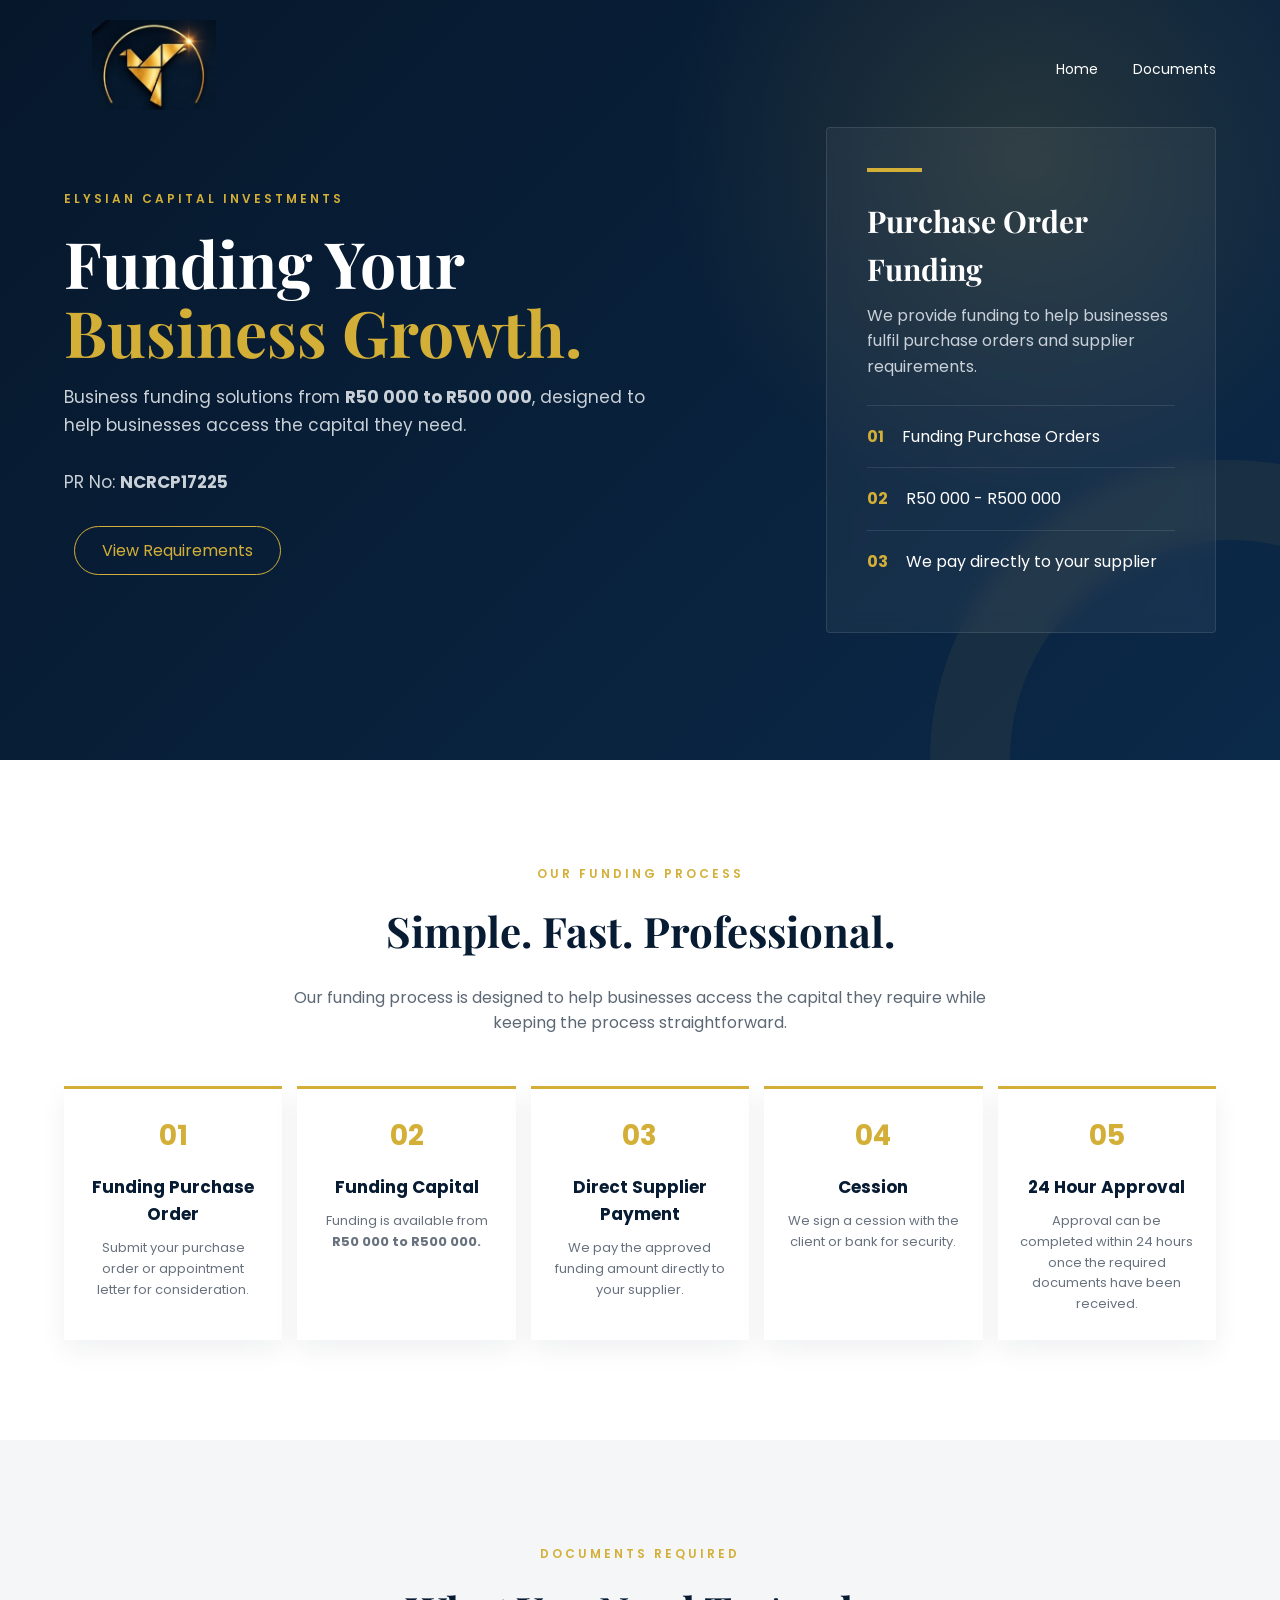
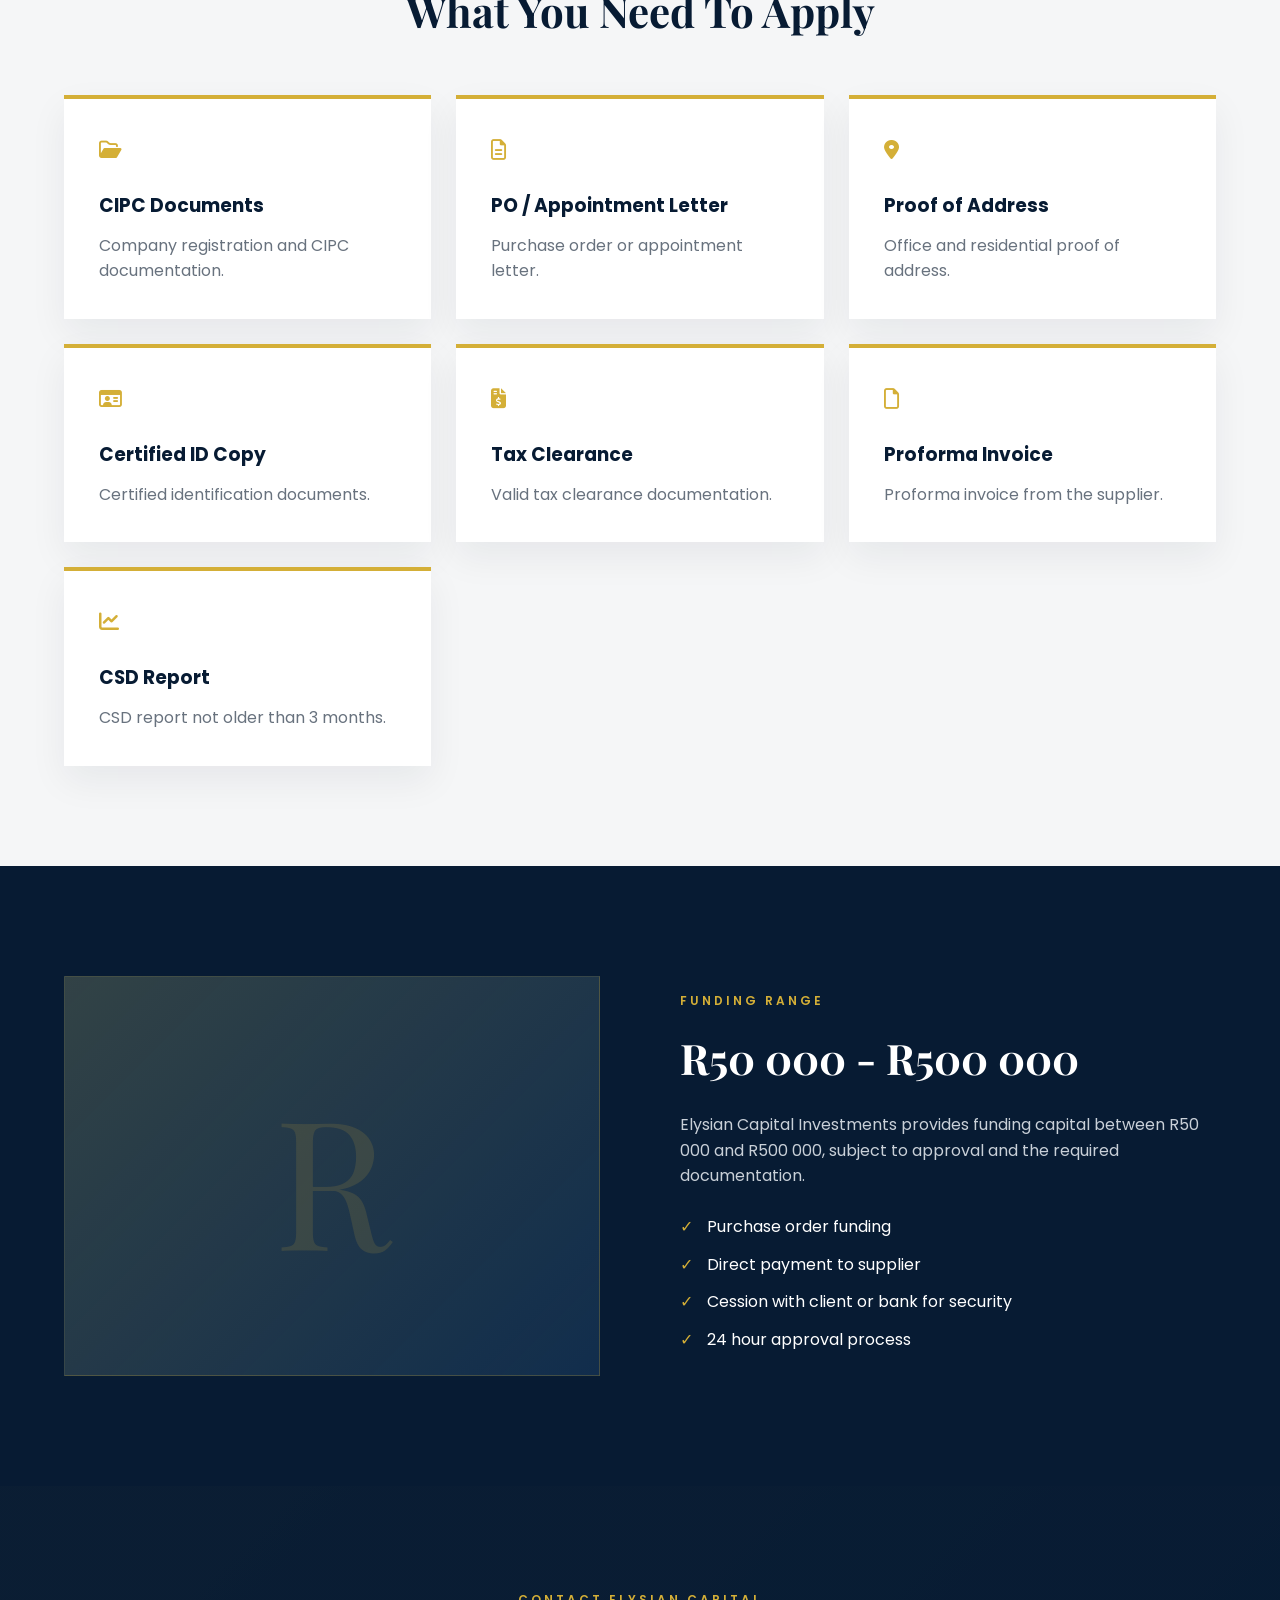
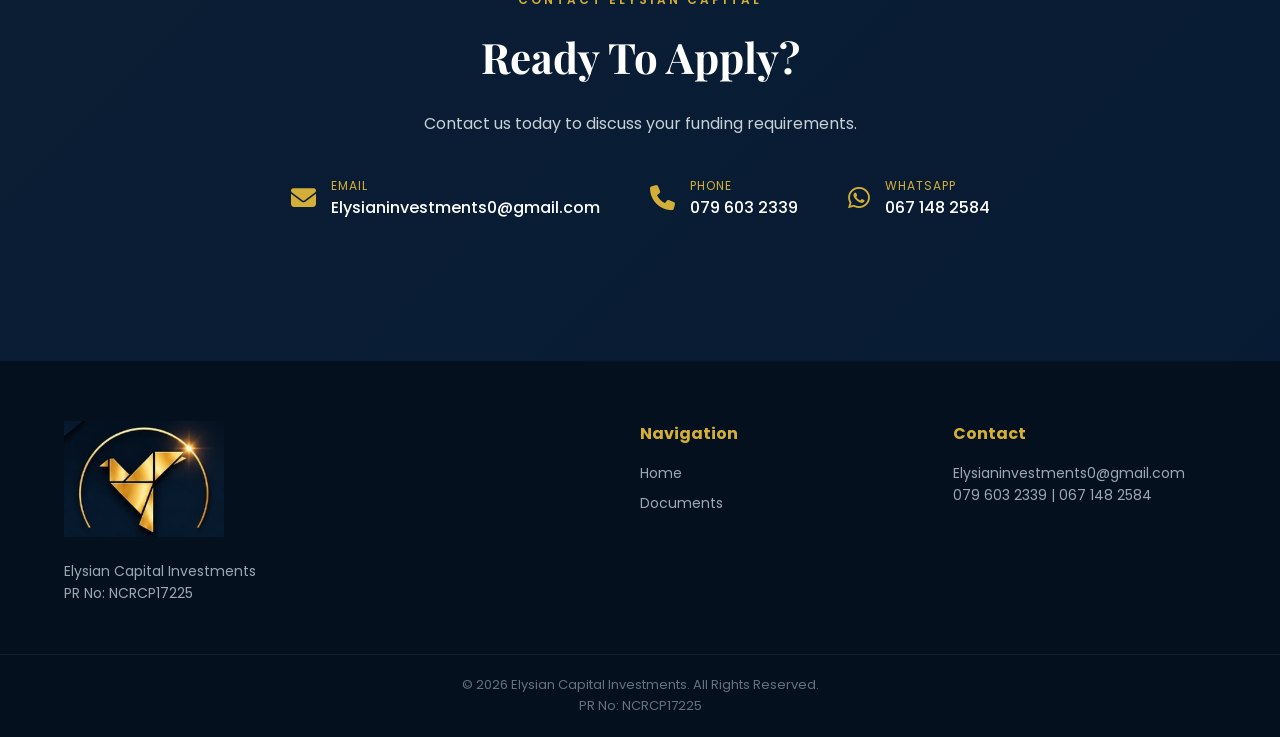
==== index.html @ ed12a528 "initial upload" ====
<!DOCTYPE html>
<html lang="en">

<head>

    <meta charset="UTF-8">
    <meta name="viewport" content="width=device-width, initial-scale=1.0">

    <title>Elysian Capital Investments</title>

    <link rel="preconnect" href="https://fonts.googleapis.com">
    <link rel="preconnect" href="https://fonts.gstatic.com" crossorigin>

    <link href="https://fonts.googleapis.com/css2?family=Poppins:wght@300;400;500;600;700&family=Playfair+Display:wght@600;700&display=swap" rel="stylesheet">

    <link
        rel="stylesheet"
        href="https://cdnjs.cloudflare.com/ajax/libs/font-awesome/6.6.0/css/all.min.css"
    >

    <link rel="stylesheet" href="style.css">

</head>

<body>


<!-- HEADER -->

<header>

    <div class="container nav">

        <!-- PUT YOUR LOGO PNG HERE -->
        <a href="index.html" class="logo">
            <img src="images/logo.png" alt="Elysian Capital Investments">
        </a>

        <nav>
            <a href="index.html">Home</a>
            <a href="#requirements">Documents</a>
           
        </nav>

        

    </div>

</header>


<!-- HERO -->

<section class="hero">

    <div class="gold-shape"></div>

    <div class="container hero-content">

        <div class="hero-text">

            <span class="eyebrow">
                ELYSIAN CAPITAL INVESTMENTS
            </span>

            <h1>
                Funding Your
                <span>Business Growth.</span>
            </h1>

            <p>
                Business funding solutions from
                <strong>R50 000 to R500 000</strong>,
                designed to help businesses access the
                capital they need.
            </p>

            <p class="pr-number">
                PR No: <strong>NCRCP17225</strong>
            </p>

            <div class="hero-buttons">

                <a href="#requirements" class="btn-outline">
                    View Requirements
                </a>

            </div>

        </div>


        <div class="hero-card">

            <div class="gold-line"></div>

            <h2>
                Purchase Order Funding
            </h2>

            <p>
                We provide funding to help businesses
                fulfil purchase orders and supplier
                requirements.
            </p>

            <div class="card-item">
                <strong>01</strong>
                <span>Funding Purchase Orders</span>
            </div>

            <div class="card-item">
                <strong>02</strong>
                <span>R50 000 - R500 000</span>
            </div>

            <div class="card-item">
                <strong>03</strong>
                <span>We pay directly to your supplier</span>
            </div>

        </div>

    </div>

</section>


<!-- FUNDING PROCESS -->

<section class="intro">

    <div class="container">

        <span class="eyebrow">
            OUR FUNDING PROCESS
        </span>

        <h2>
            Simple. Fast. Professional.
        </h2>

        <p>
            Our funding process is designed to help businesses
            access the capital they require while keeping the
            process straightforward.
        </p>


        <div class="process-grid">

            <div class="process-card">

                <div class="process-number">01</div>

                <h3>
                    Funding Purchase Order
                </h3>

                <p>
                    Submit your purchase order or
                    appointment letter for consideration.
                </p>

            </div>


            <div class="process-card">

                <div class="process-number">02</div>

                <h3>
                    Funding Capital
                </h3>

                <p>
                    Funding is available from
                    <strong>R50 000 to R500 000.</strong>
                </p>

            </div>


            <div class="process-card">

                <div class="process-number">03</div>

                <h3>
                    Direct Supplier Payment
                </h3>

                <p>
                    We pay the approved funding amount
                    directly to your supplier.
                </p>

            </div>


            <div class="process-card">

                <div class="process-number">04</div>

                <h3>
                    Cession
                </h3>

                <p>
                    We sign a cession with the client
                    or bank for security.
                </p>

            </div>


            <div class="process-card">

                <div class="process-number">05</div>

                <h3>
                    24 Hour Approval
                </h3>

                <p>
                    Approval can be completed within
                    24 hours once the required documents
                    have been received.
                </p>

            </div>

        </div>

    </div>

</section>


<!-- REQUIREMENTS -->

<section class="services" id="requirements">

    <div class="container">

        <div class="section-heading">

            <span class="eyebrow">
                DOCUMENTS REQUIRED
            </span>

            <h2>
                What You Need To Apply
            </h2>

        </div>


        <div class="service-grid">


            <div class="service-card">

                <div class="icon">
                    <i class="fa-regular fa-folder-open"></i>
                </div>

                <h3>
                    CIPC Documents
                </h3>

                <p>
                    Company registration and CIPC documentation.
                </p>

            </div>


            <div class="service-card">

                <div class="icon">
                    <i class="fa-regular fa-file-lines"></i>
                </div>

                <h3>
                    PO / Appointment Letter
                </h3>

                <p>
                    Purchase order or appointment letter.
                </p>

            </div>


            <div class="service-card">

                <div class="icon">
                    <i class="fa-solid fa-location-dot"></i>
                </div>

                <h3>
                    Proof of Address
                </h3>

                <p>
                    Office and residential proof of address.
                </p>

            </div>


            <div class="service-card">

                <div class="icon">
                    <i class="fa-regular fa-id-card"></i>
                </div>

                <h3>
                    Certified ID Copy
                </h3>

                <p>
                    Certified identification documents.
                </p>

            </div>


            <div class="service-card">

                <div class="icon">
                    <i class="fa-solid fa-file-invoice-dollar"></i>
                </div>

                <h3>
                    Tax Clearance
                </h3>

                <p>
                    Valid tax clearance documentation.
                </p>

            </div>


            <div class="service-card">

                <div class="icon">
                    <i class="fa-regular fa-file"></i>
                </div>

                <h3>
                    Proforma Invoice
                </h3>

                <p>
                    Proforma invoice from the supplier.
                </p>

            </div>


            <div class="service-card">

                <div class="icon">
                    <i class="fa-solid fa-chart-line"></i>
                </div>

                <h3>
                    CSD Report
                </h3>

                <p>
                    CSD report not older than 3 months.
                </p>

            </div>


        </div>

    </div>

</section>


<!-- FUNDING SUMMARY -->

<section class="about">

    <div class="container about-grid">


        <div class="about-box">

            <div class="large-number">
                R
            </div>

        </div>


        <div>

            <span class="eyebrow">
                FUNDING RANGE
            </span>

            <h2>
                R50 000 - R500 000
            </h2>

            <p>
                Elysian Capital Investments provides funding
                capital between R50 000 and R500 000,
                subject to approval and the required
                documentation.
            </p>

            <div class="check">
                <span>✓</span>
                Purchase order funding
            </div>

            <div class="check">
                <span>✓</span>
                Direct payment to supplier
            </div>

            <div class="check">
                <span>✓</span>
                Cession with client or bank for security
            </div>

            <div class="check">
                <span>✓</span>
                24 hour approval process
            </div>

        </div>

    </div>

</section>


<!-- CONTACT -->

<section class="cta">

    <div class="container">

        <span class="eyebrow">
            CONTACT ELYSIAN CAPITAL
        </span>

        <h2>
            Ready To Apply?
        </h2>

        <p>
            Contact us today to discuss your funding requirements.
        </p>


        <div class="contact-details">

            <div class="contact-item">

                <i class="fa-solid fa-envelope"></i>

                <div>

                    <span>Email</span>

                    <a href="mailto:Elysianinvestments0@gmail.com">
                        Elysianinvestments0@gmail.com
                    </a>

                </div>

            </div>


            <div class="contact-item">

                <i class="fa-solid fa-phone"></i>

                <div>

                    <span>Phone</span>

                    <a href="tel:+27796032339">
                        079 603 2339
                    </a>

                </div>

            </div>


            <div class="contact-item">

                <i class="fab fa-whatsapp"></i>

                <div>

                    <span>WhatsApp</span>

                    <a
                        href="https://wa.me/27671482584"
                        target="_blank"
                        rel="noopener noreferrer"
                    >
                        067 148 2584
                    </a>

                </div>

            </div>

        </div>

            </div>

</section>


<!-- FOOTER -->

<footer>

    <div class="container footer-grid">


        <div>

            <img
                src="images/logo.png"
                class="footer-logo"
                alt="Elysian Capital Investments"
            >

            <p>
                Elysian Capital Investments
            </p>

            <p>
                PR No: NCRCP17225
            </p>

        </div>


        <div>

            <h4>
                Navigation
            </h4>

            <a href="index.html">
                Home
            </a>

            

            

            <a href="#requirements">
                Documents
            </a>

            

        </div>


        <div>

            <h4>
                Contact
            </h4>

            <p>
                Elysianinvestments0@gmail.com
            </p>


            <p>
                079 603 2339 | 067 148 2584
            </p>

        </div>


    </div>


    <div class="copyright">

        © 2026 Elysian Capital Investments.
        All Rights Reserved.

        <br>

        PR No: NCRCP17225

    </div>

</footer>


</body>
</html>
---- style.css ----
/* =========================
   ELYSIAN CAPITAL
   style.css
========================= */

:root{
    --navy:#071b33;
    --navy2:#0c2949;
    --gold:#d4af37;
    --gold-light:#f1d36a;
    --white:#ffffff;
    --grey:#c9d0d8;
}

*{
    margin:0;
    padding:0;
    box-sizing:border-box;
}

body{
    font-family:Poppins,sans-serif;
    background:var(--navy);
    color:var(--white);
    line-height:1.6;
}

a{
    color:inherit;
    text-decoration:none;
}

.container{
    width:90%;
    max-width:1200px;
    margin:auto;
}


/* =========================
   HEADER
========================= */

header{
    position:absolute;
    width:100%;
    top:0;
    left:0;
    z-index:10;
    padding:20px 0;
}

.nav{
    display:flex;
    align-items:center;
    justify-content:space-between;
}

.logo img{
    width:180px;
    max-height:90px;
    object-fit:contain;
}

nav{
    display:flex;
    gap:35px;
}

nav a{
    font-size:14px;
    transition:.3s;
}

nav a:hover{
    color:var(--gold);
}


/* =========================
   BUTTONS
========================= */

.btn{
    display:inline-block;
    padding:13px 28px;
    background:linear-gradient(
        135deg,
        var(--gold),
        var(--gold-light)
    );
    color:var(--navy);
    border-radius:30px;
    font-weight:600;
    transition:.3s;
}

.btn:hover{
    transform:translateY(-3px);
    box-shadow:0 10px 25px #d4af3740;
}

.btn-outline{
    display:inline-block;
    padding:11px 27px;
    border:1px solid var(--gold);
    color:var(--gold);
    border-radius:30px;
    margin-left:10px;
}

.btn-outline:hover{
    background:var(--gold);
    color:var(--navy);
}


/* =========================
   HERO
========================= */

.hero{
    min-height:760px;
    display:flex;
    align-items:center;
    position:relative;
    overflow:hidden;

    background:
        radial-gradient(
            circle at 80% 20%,
            #d4af3725,
            transparent 30%
        ),
        linear-gradient(
            135deg,
            #06172b,
            #0b2949
        );
}

.gold-shape{
    position:absolute;
    width:600px;
    height:600px;
    right:-250px;
    bottom:-300px;
    border-radius:50%;
    border:80px solid #d4af3712;
}

.hero-content{
    display:grid;
    grid-template-columns:1.4fr .8fr;
    gap:80px;
    align-items:center;
}

.eyebrow{
    color:var(--gold);
    font-size:12px;
    letter-spacing:3px;
    font-weight:600;
}

.hero h1{
    font-family:"Playfair Display",serif;
    font-size:64px;
    line-height:1.08;
    margin:18px 0;
}

.hero h1 span{
    display:block;
    color:var(--gold);
}

.hero-text p{
    max-width:600px;
    color:var(--grey);
    font-size:17px;
    margin-bottom:30px;
}

.hero-buttons{
    display:flex;
    align-items:center;
}

.hero-card{
    background:#ffffff0d;
    border:1px solid #ffffff1a;
    padding:40px;
    border-radius:4px;
    backdrop-filter:blur(10px);
}

.gold-line{
    width:55px;
    height:4px;
    background:var(--gold);
    margin-bottom:25px;
}

.hero-card h2{
    font-family:"Playfair Display",serif;
    font-size:30px;
}

.hero-card p{
    color:var(--grey);
    margin:10px 0 25px;
}

.card-item{
    border-top:1px solid #ffffff1a;
    padding:18px 0;
    display:flex;
    gap:18px;
}

.card-item strong{
    color:var(--gold);
}


/* =========================
   INTRO
========================= */

.intro{
    text-align:center;
    padding:100px 0;
    background:#fff;
    color:var(--navy);
}

.intro h2,
.section-heading h2,
.about h2,
.cta h2{
    font-family:"Playfair Display",serif;
    font-size:42px;
    margin:12px 0 20px;
}

.intro p{
    max-width:750px;
    margin:auto;
    color:#5d6875;
}


/* =========================
   SERVICES
========================= */

.services{
    padding:100px 0;
    background:#f5f6f7;
    color:var(--navy);
}

.section-heading{
    text-align:center;
    margin-bottom:50px;
}

.service-grid{
    display:grid;
    grid-template-columns:repeat(3,1fr);
    gap:25px;
}

.service-card{
    background:#fff;
    padding:35px;
    border-top:4px solid var(--gold);
    box-shadow:0 15px 35px #071b3310;
    transition:.3s;
}

.service-card:hover{
    transform:translateY(-7px);
}

.icon{
    color:var(--gold);
    font-weight:700;
    font-size:20px;
    margin-bottom:25px;
}

.service-card h3{
    margin-bottom:12px;
}

.service-card p{
    color:#68727e;
}


/* =========================
   ABOUT
========================= */

.about{
    padding:110px 0;
    background:var(--navy);
}

.about-grid{
    display:grid;
    grid-template-columns:1fr 1fr;
    gap:80px;
    align-items:center;
}

.about h2{
    color:#fff;
}

.about p{
    color:var(--grey);
    margin-bottom:25px;
}

.about-box{
    height:400px;
    background:
        linear-gradient(
            135deg,
            #d4af3730,
            #ffffff05
        ),
        var(--navy2);

    display:flex;
    align-items:center;
    justify-content:center;

    border:1px solid #d4af3730;
}

.large-number{
    font-family:"Playfair Display",serif;
    font-size:180px;
    color:#d4af3725;
}

.check{
    margin:12px 0;
}

.check span{
    color:var(--gold);
    margin-right:10px;
}


/* =========================
   CTA
========================= */

.cta{
    text-align:center;
    padding:100px 0;

    background:
        linear-gradient(
            #071b33e8,
            #071b33e8
        ),
        linear-gradient(
            135deg,
            #d4af3730,
            #071b33
        );
}

.cta p{
    color:var(--grey);
    margin-bottom:30px;
}


/* =========================
   FOOTER
========================= */

footer{
    background:#04101e;
    padding-top:60px;
}

.footer-grid{
    display:grid;
    grid-template-columns:2fr 1fr 1fr;
    gap:50px;
    padding-bottom:50px;
}

.footer-logo{
    width:160px;
    margin-bottom:15px;
}

footer p,
footer a{
    color:#9da7b2;
    font-size:14px;
}

footer h4{
    color:var(--gold);
    margin-bottom:15px;
}

footer a{
    display:block;
    margin-bottom:8px;
}

.copyright{
    border-top:1px solid #ffffff10;
    text-align:center;
    padding:20px;
    color:#66717d;
    font-size:13px;
}


/* =========================
   WHATSAPP
========================= */

.phone{
    display:flex;
    align-items:center;
    gap:8px;
}

.whatsapp{
    display:inline-flex;
    align-items:center;
    justify-content:center;

    color:#25D366;

    font-size:23px;

    transition:.3s;
}

.whatsapp:hover{
    color:#1ebe5d;
    transform:scale(1.15);
}


/* =========================
   MOBILE
========================= */

@media(max-width:850px){

    .nav{
        flex-direction:column;
        gap:15px;
    }

    nav{
        gap:18px;
        flex-wrap:wrap;
        justify-content:center;
    }

    .nav>.btn{
        display:none;
    }

    .hero{
        padding:180px 0 80px;
    }

    .hero-content,
    .about-grid{
        grid-template-columns:1fr;
        gap:45px;
    }

    .hero h1{
        font-size:46px;
    }

    .service-grid{
        grid-template-columns:1fr;
    }

    .footer-grid{
        grid-template-columns:1fr;
    }

}

/* FUNDING PROCESS */

.process-grid{
    display:grid;
    grid-template-columns:repeat(5,1fr);
    gap:15px;
    margin-top:50px;
}

.process-card{
    background:#fff;
    padding:25px 20px;
    border-top:3px solid var(--gold);
    box-shadow:0 10px 25px #071b3310;
}

.process-number{
    font-size:28px;
    font-weight:700;
    color:var(--gold);
    margin-bottom:15px;
}

.process-card h3{
    font-size:17px;
    margin-bottom:10px;
}

.process-card p{
    color:#68727e;
    font-size:13px;
}


/* CONTACT */

.contact-details{
    display:flex;
    justify-content:center;
    gap:50px;
    margin:40px 0;
    flex-wrap:wrap;
}

.contact-item{
    display:flex;
    align-items:center;
    gap:15px;
    text-align:left;
}

.contact-item > i{
    color:var(--gold);
    font-size:25px;
}

.contact-item span{
    display:block;
    color:var(--gold);
    font-size:12px;
    text-transform:uppercase;
    letter-spacing:1px;
}

.contact-item a{
    font-weight:500;
}


/* WHATSAPP */

.whatsapp{
    color:#25D366 !important;
}

.whatsapp:hover{
    color:#1ebe5d !important;
}


@media(max-width:1000px){

    .process-grid{
        grid-template-columns:repeat(2,1fr);
    }

}


@media(max-width:600px){

    .process-grid{
        grid-template-columns:1fr;
    }

    .contact-details{
        flex-direction:column;
        align-items:flex-start;
        gap:25px;
    }

}
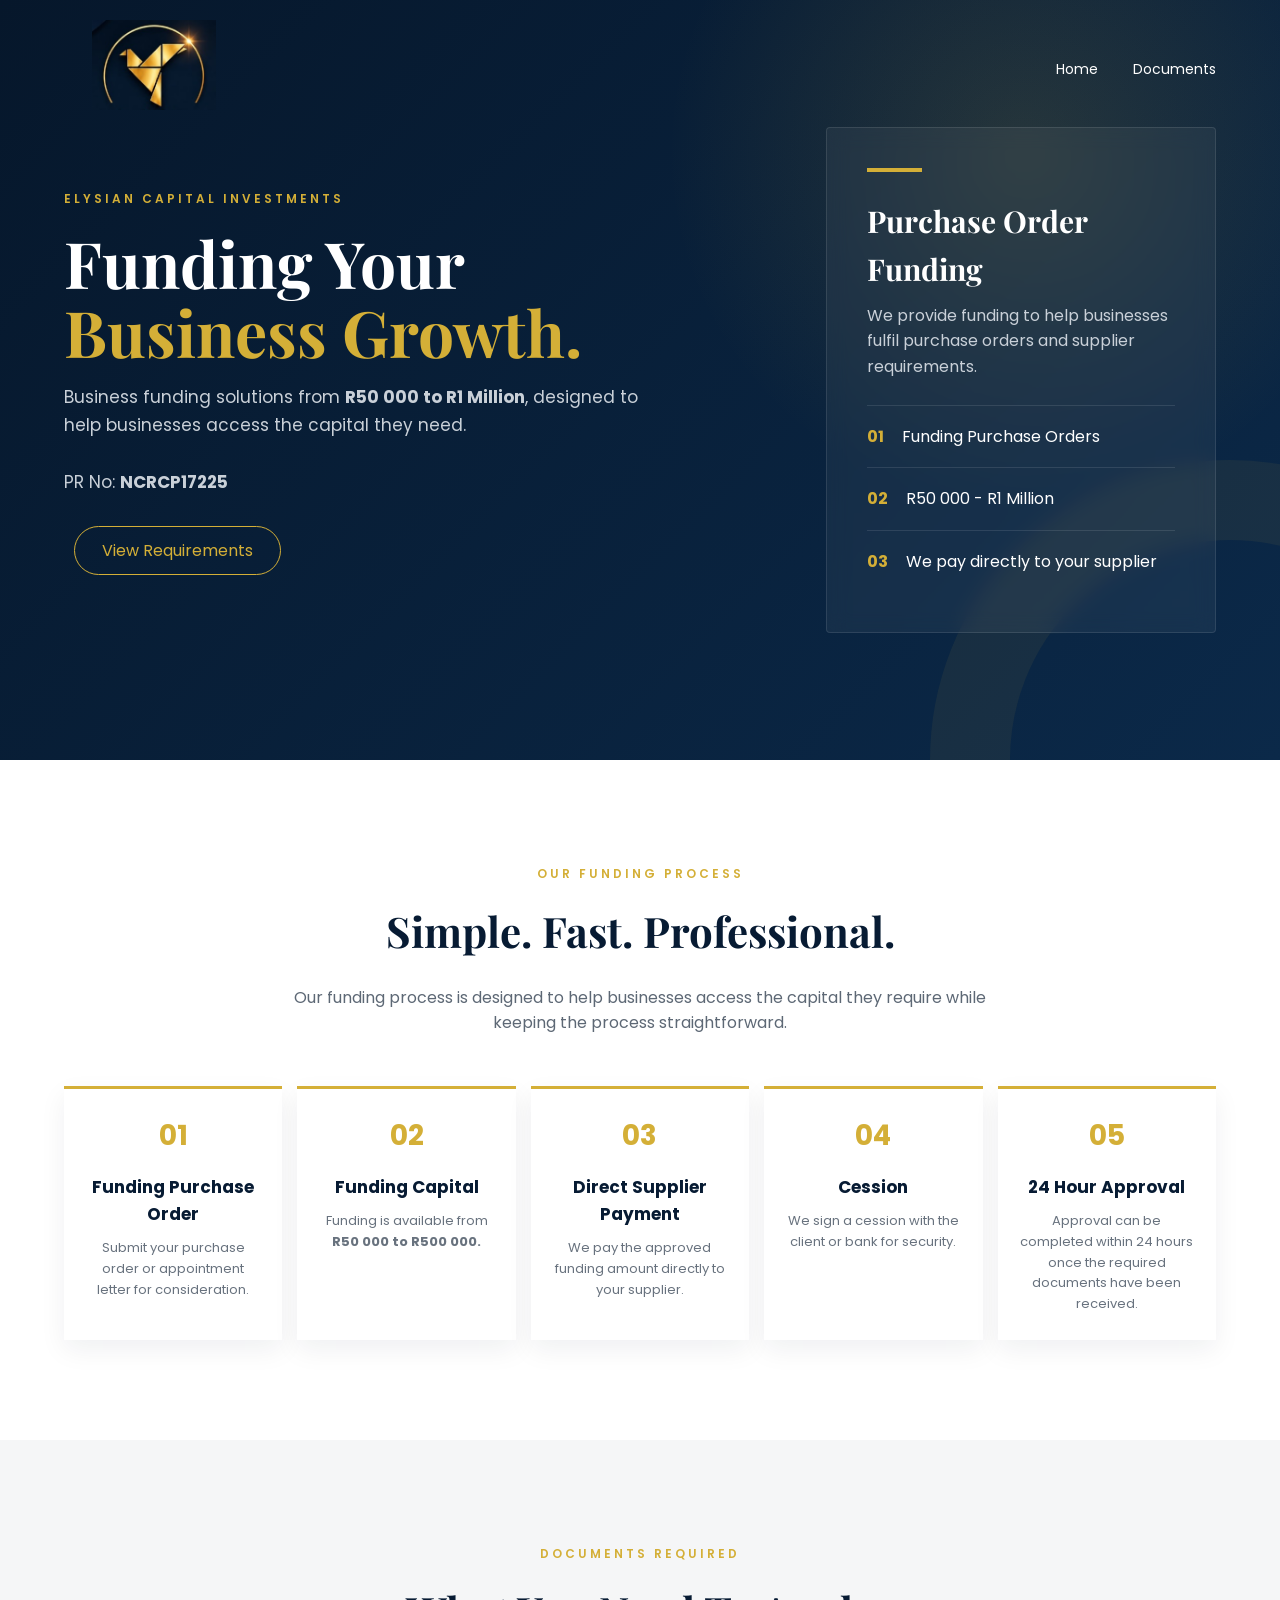
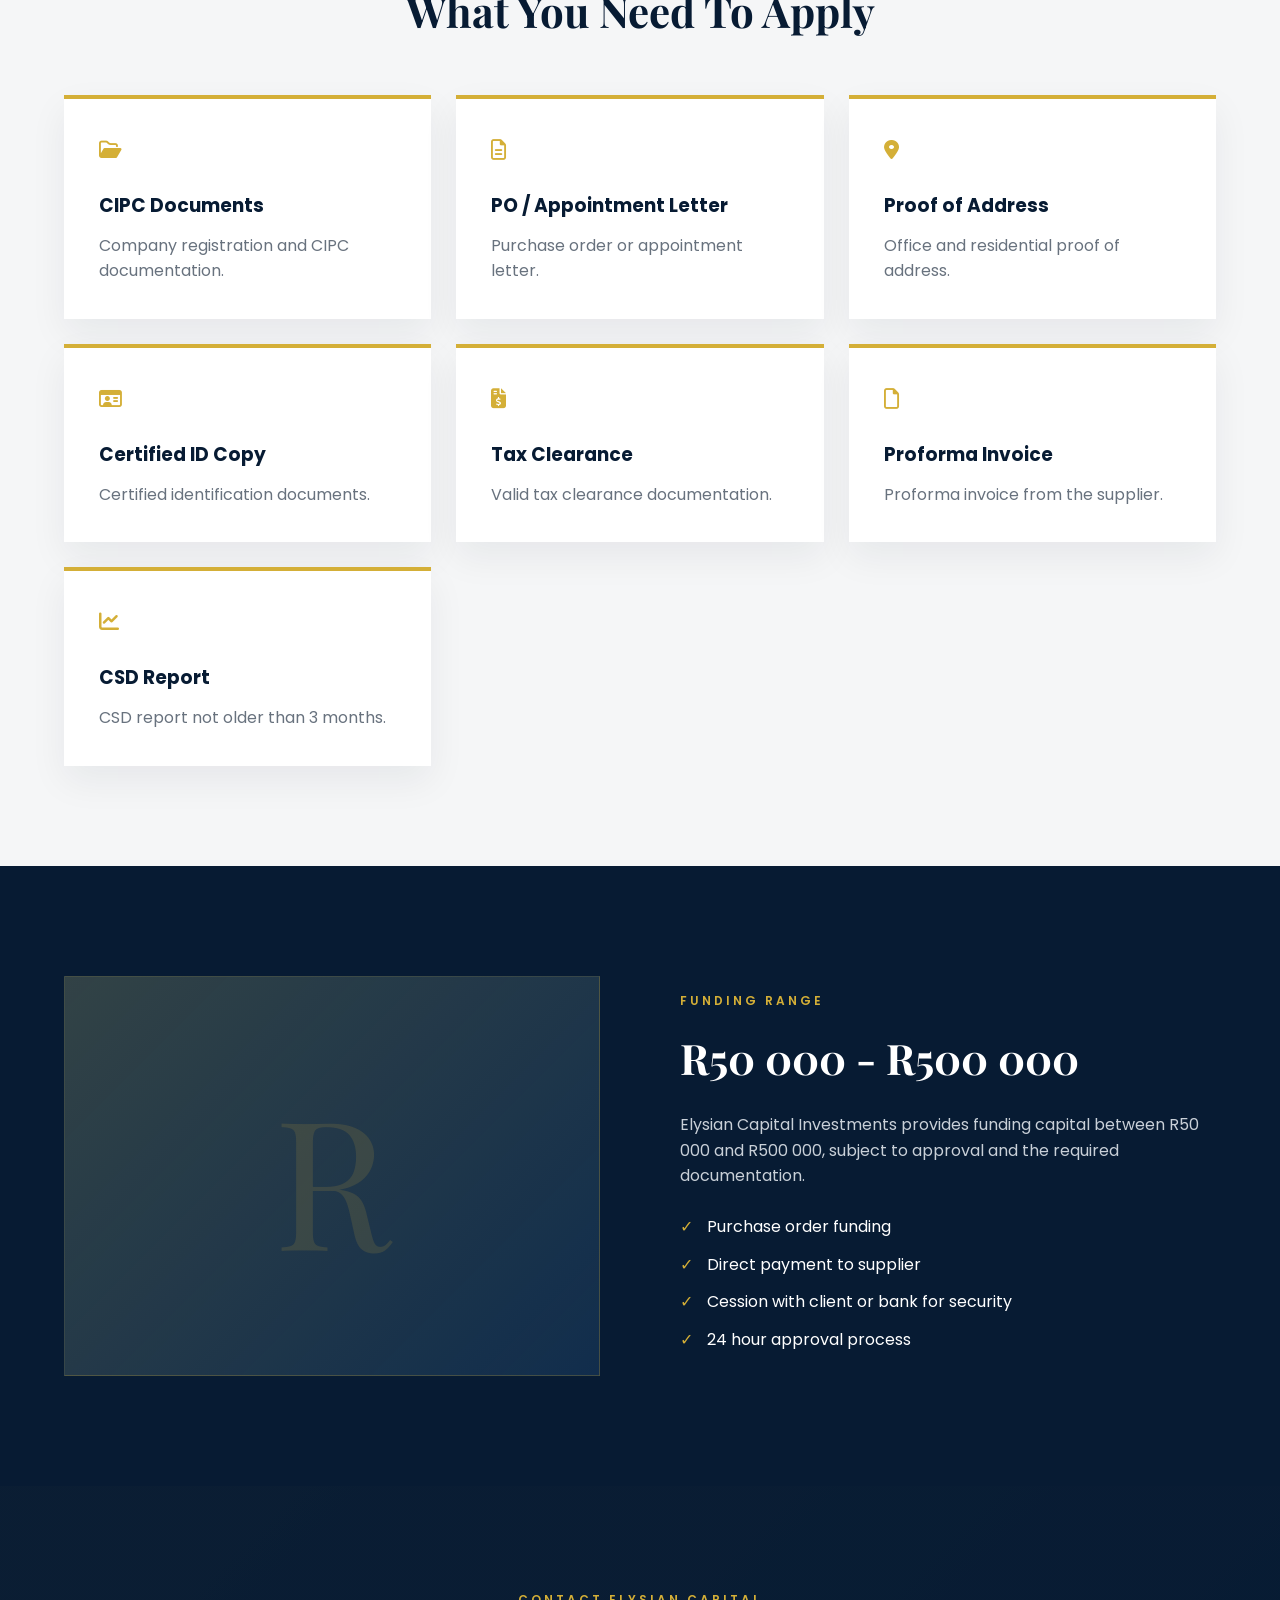
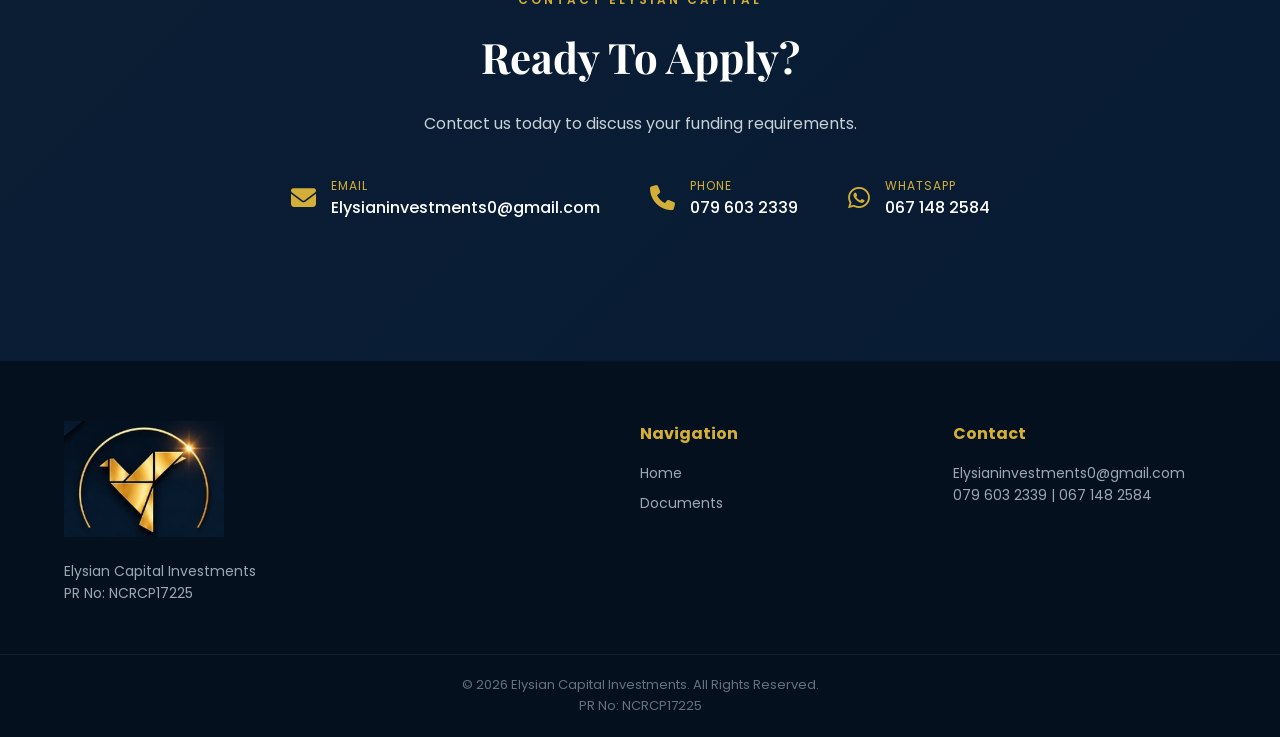
==== commit c6bcc214: "Update index.html" ====
--- a/index.html
+++ b/index.html
@@ -70,7 +70,7 @@
 
             <p>
                 Business funding solutions from
-                <strong>R50 000 to R500 000</strong>,
+                <strong>R50 000 to R1 Million</strong>,
                 designed to help businesses access the
                 capital they need.
             </p>
@@ -111,7 +111,7 @@
 
             <div class="card-item">
                 <strong>02</strong>
-                <span>R50 000 - R500 000</span>
+                <span>R50 000 - R1 Million</span>
             </div>
 
             <div class="card-item">
@@ -611,4 +611,4 @@
 
 
 </body>
-</html>+</html>
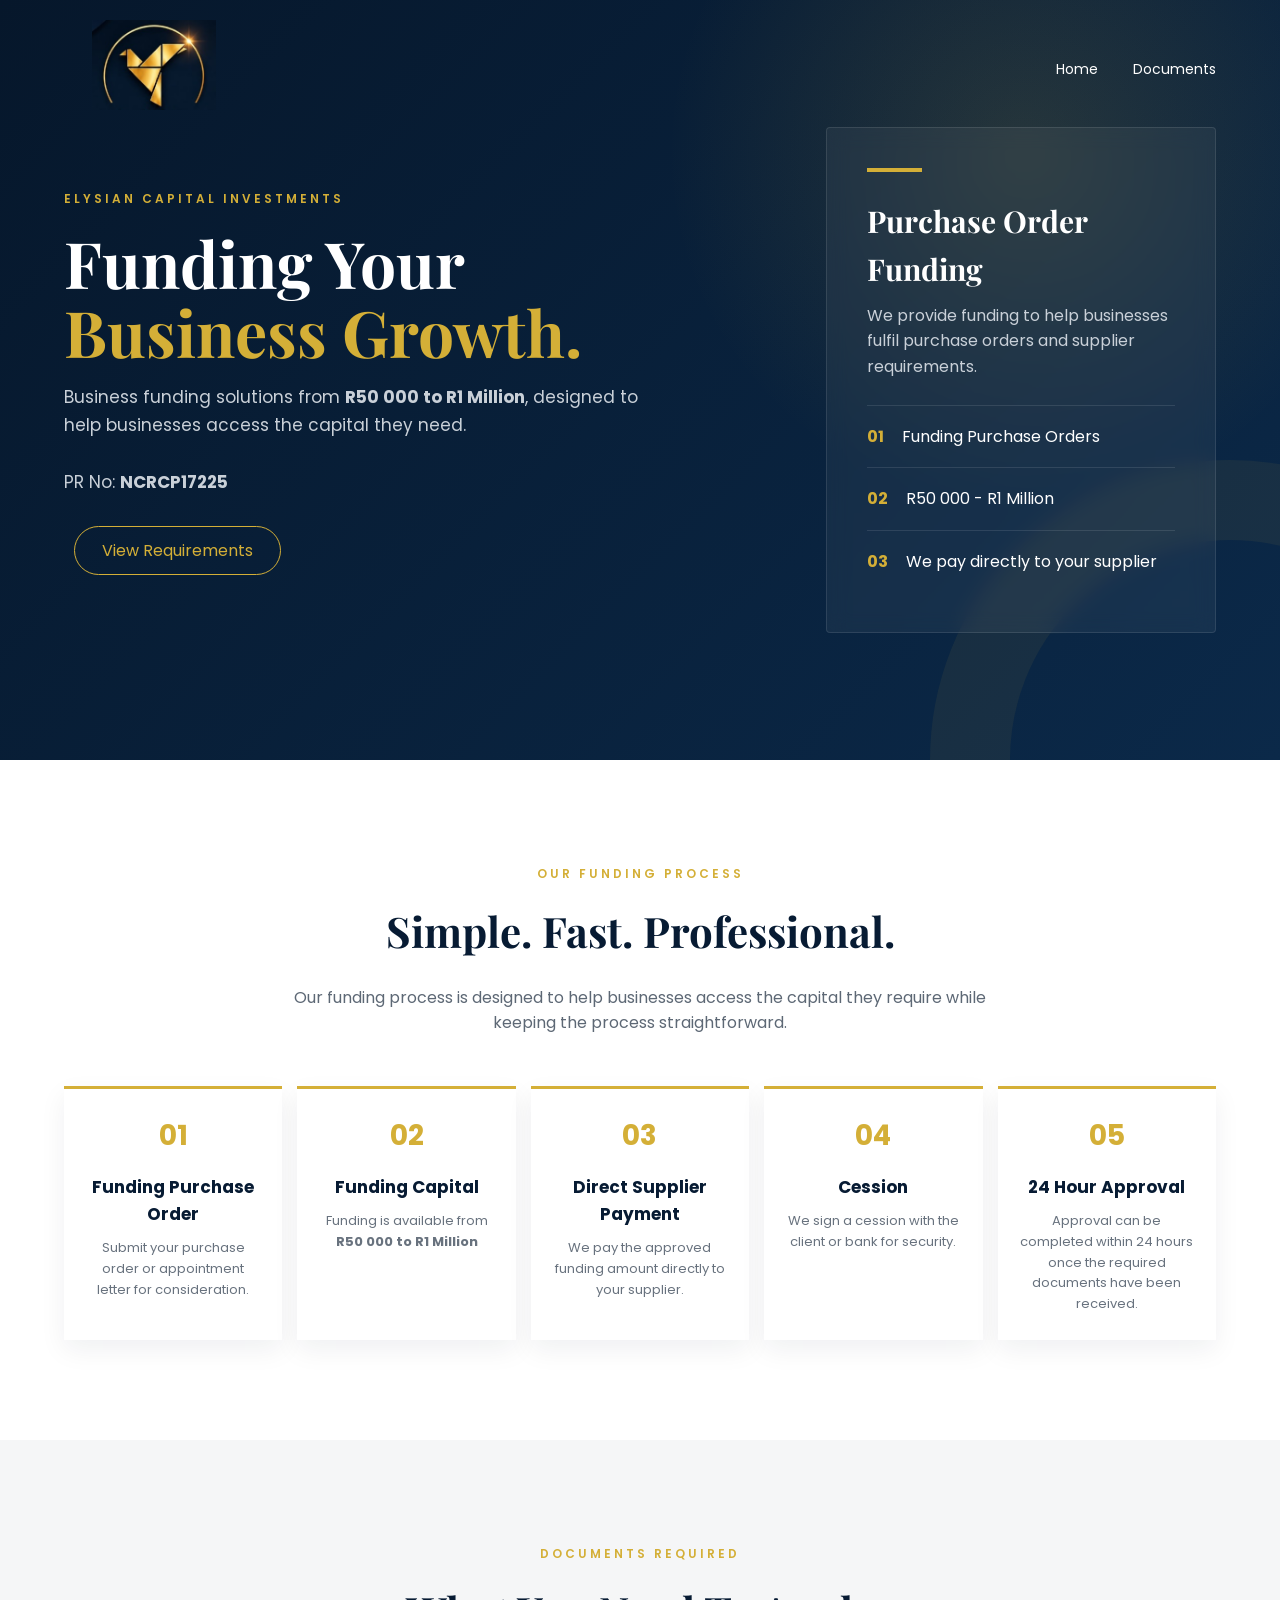
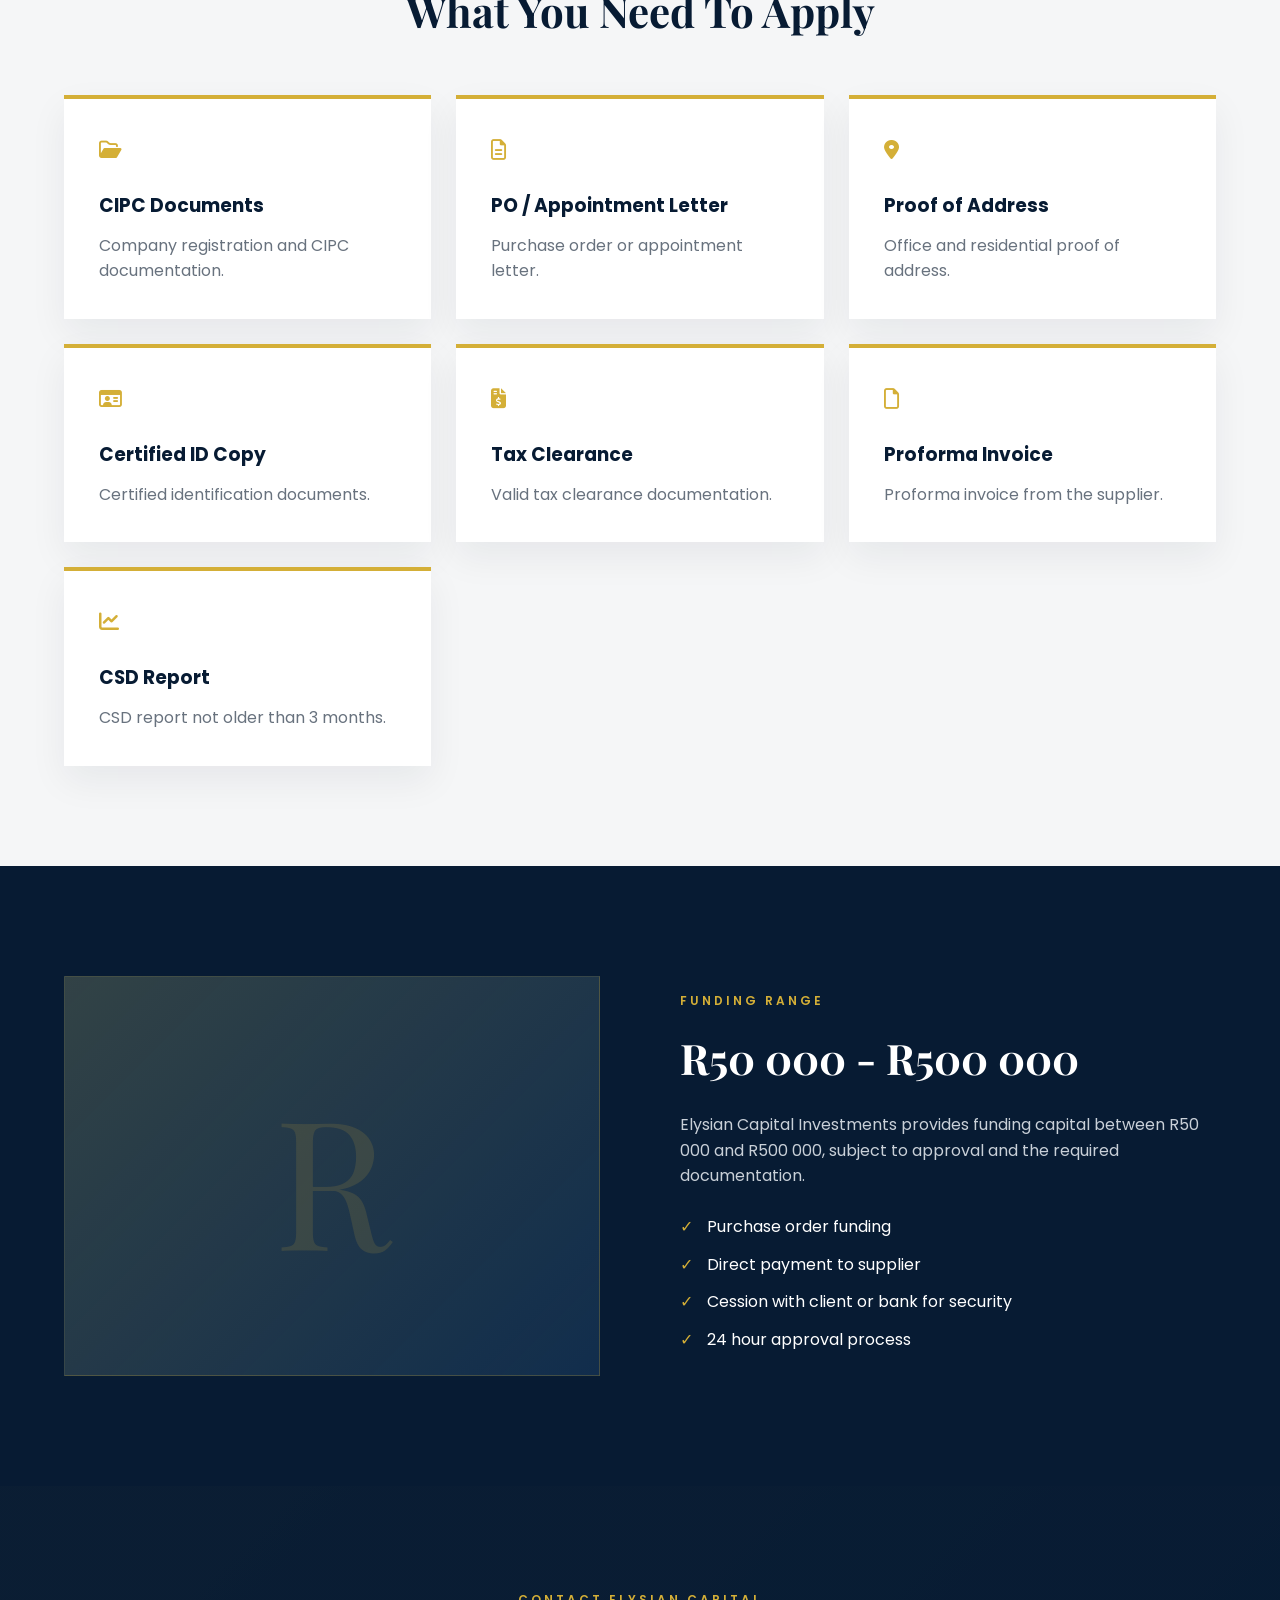
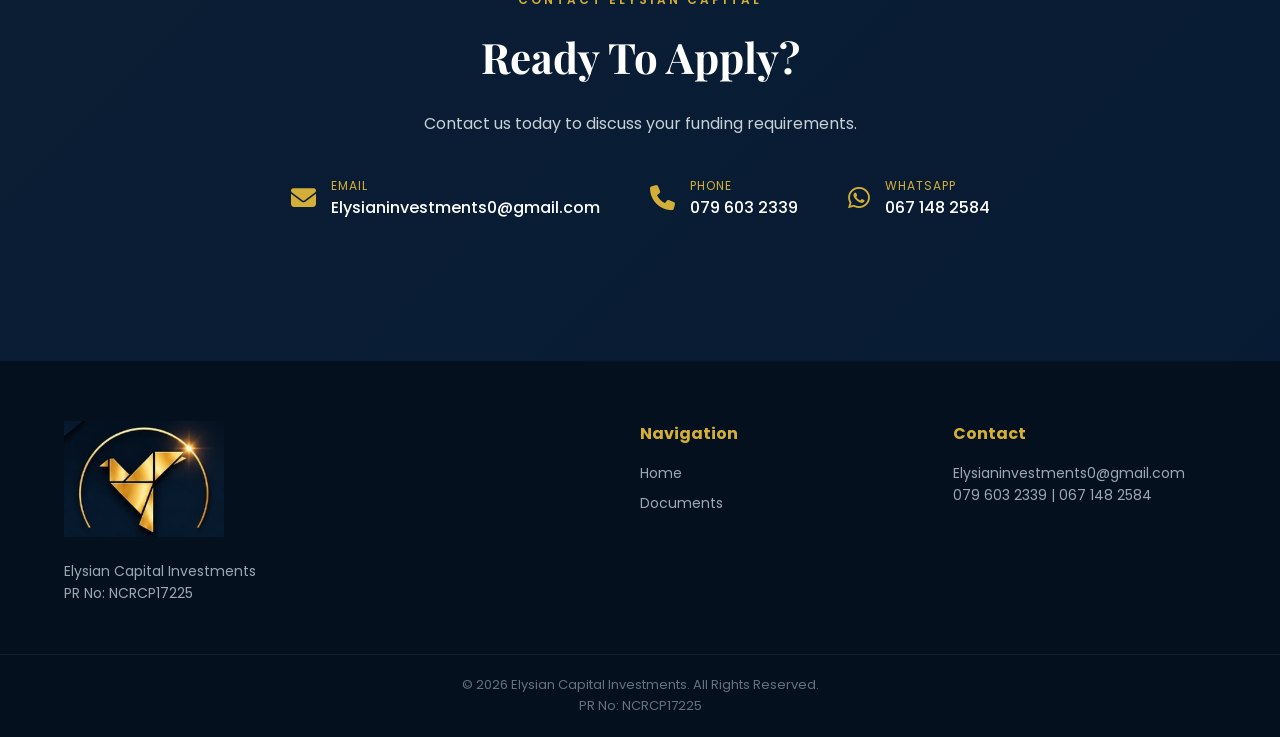
==== commit b0527742: "Update index.html" ====
--- a/index.html
+++ b/index.html
@@ -175,7 +175,7 @@
 
                 <p>
                     Funding is available from
-                    <strong>R50 000 to R500 000.</strong>
+                    <strong>R50 000 to R1 Million</strong>
                 </p>
 
             </div>
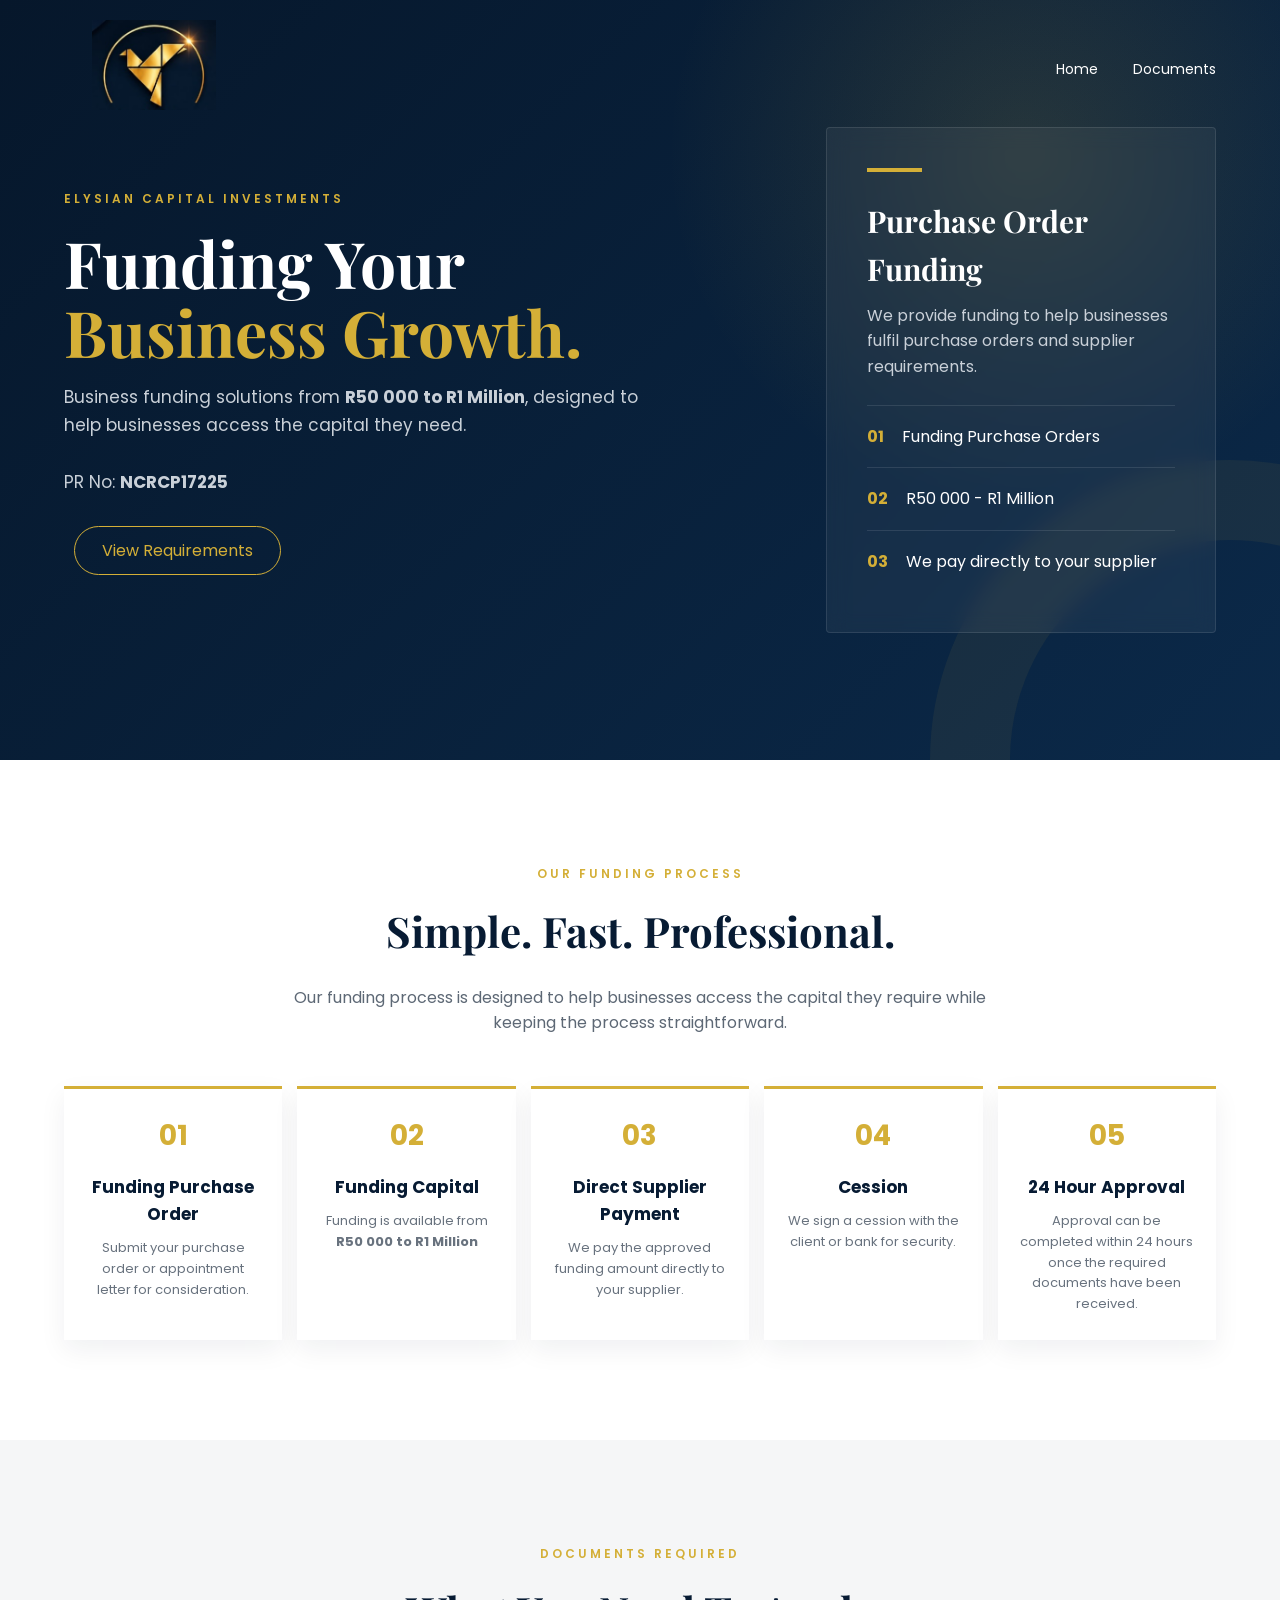
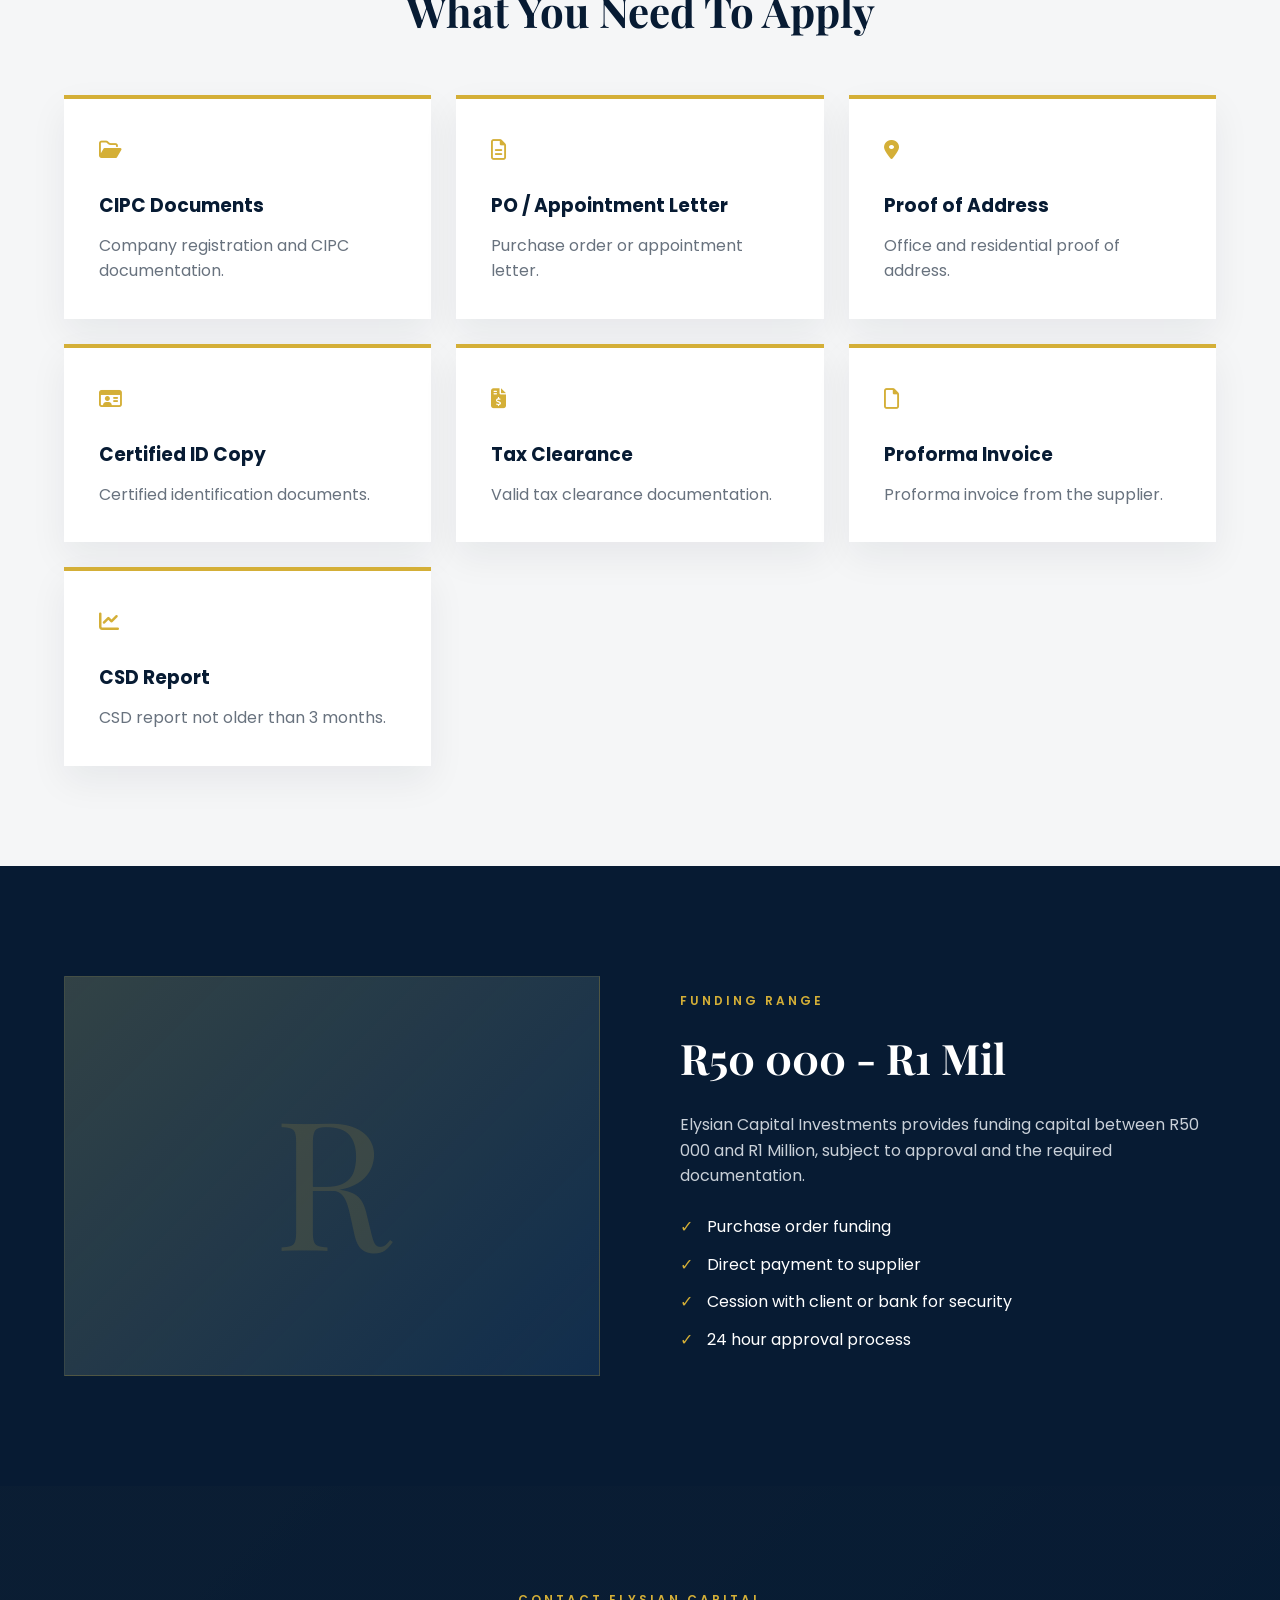
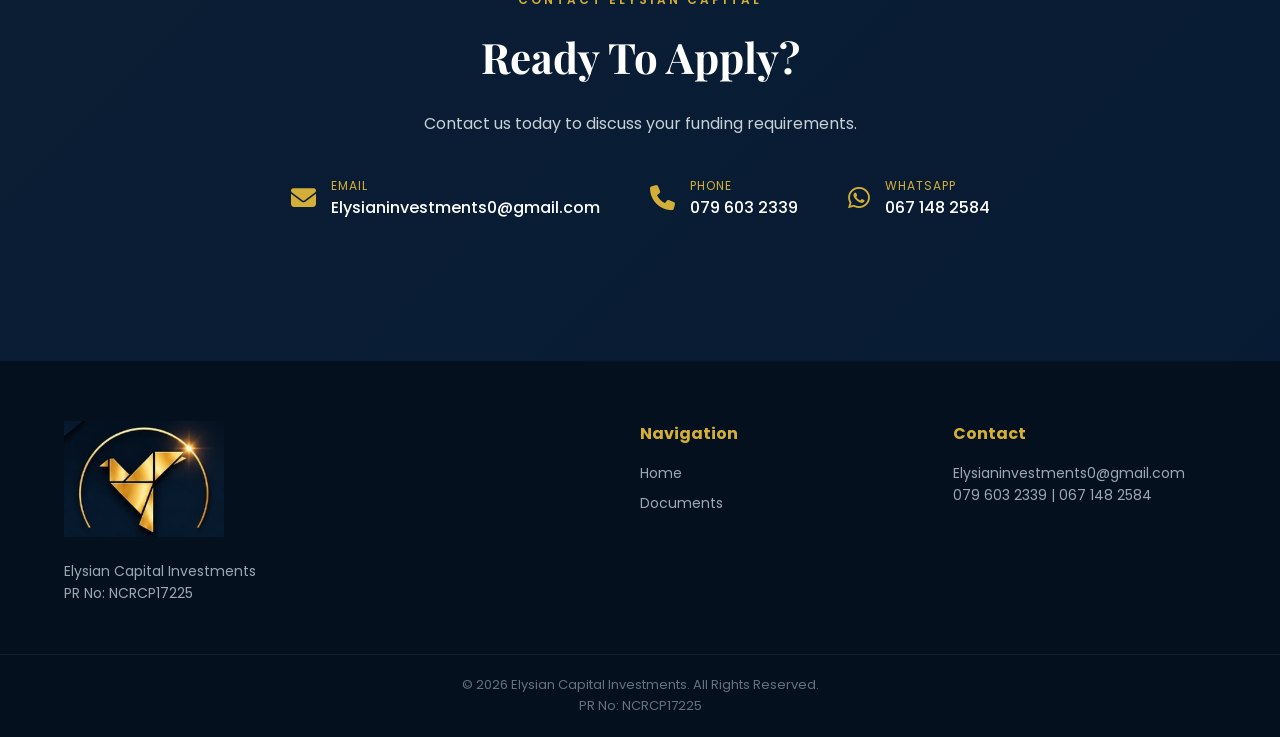
==== commit 3f387edd: "Update index.html" ====
--- a/index.html
+++ b/index.html
@@ -407,12 +407,12 @@
             </span>
 
             <h2>
-                R50 000 - R500 000
+                R50 000 - R1 Mil
             </h2>
 
             <p>
                 Elysian Capital Investments provides funding
-                capital between R50 000 and R500 000,
+                capital between R50 000 and R1 Million,
                 subject to approval and the required
                 documentation.
             </p>
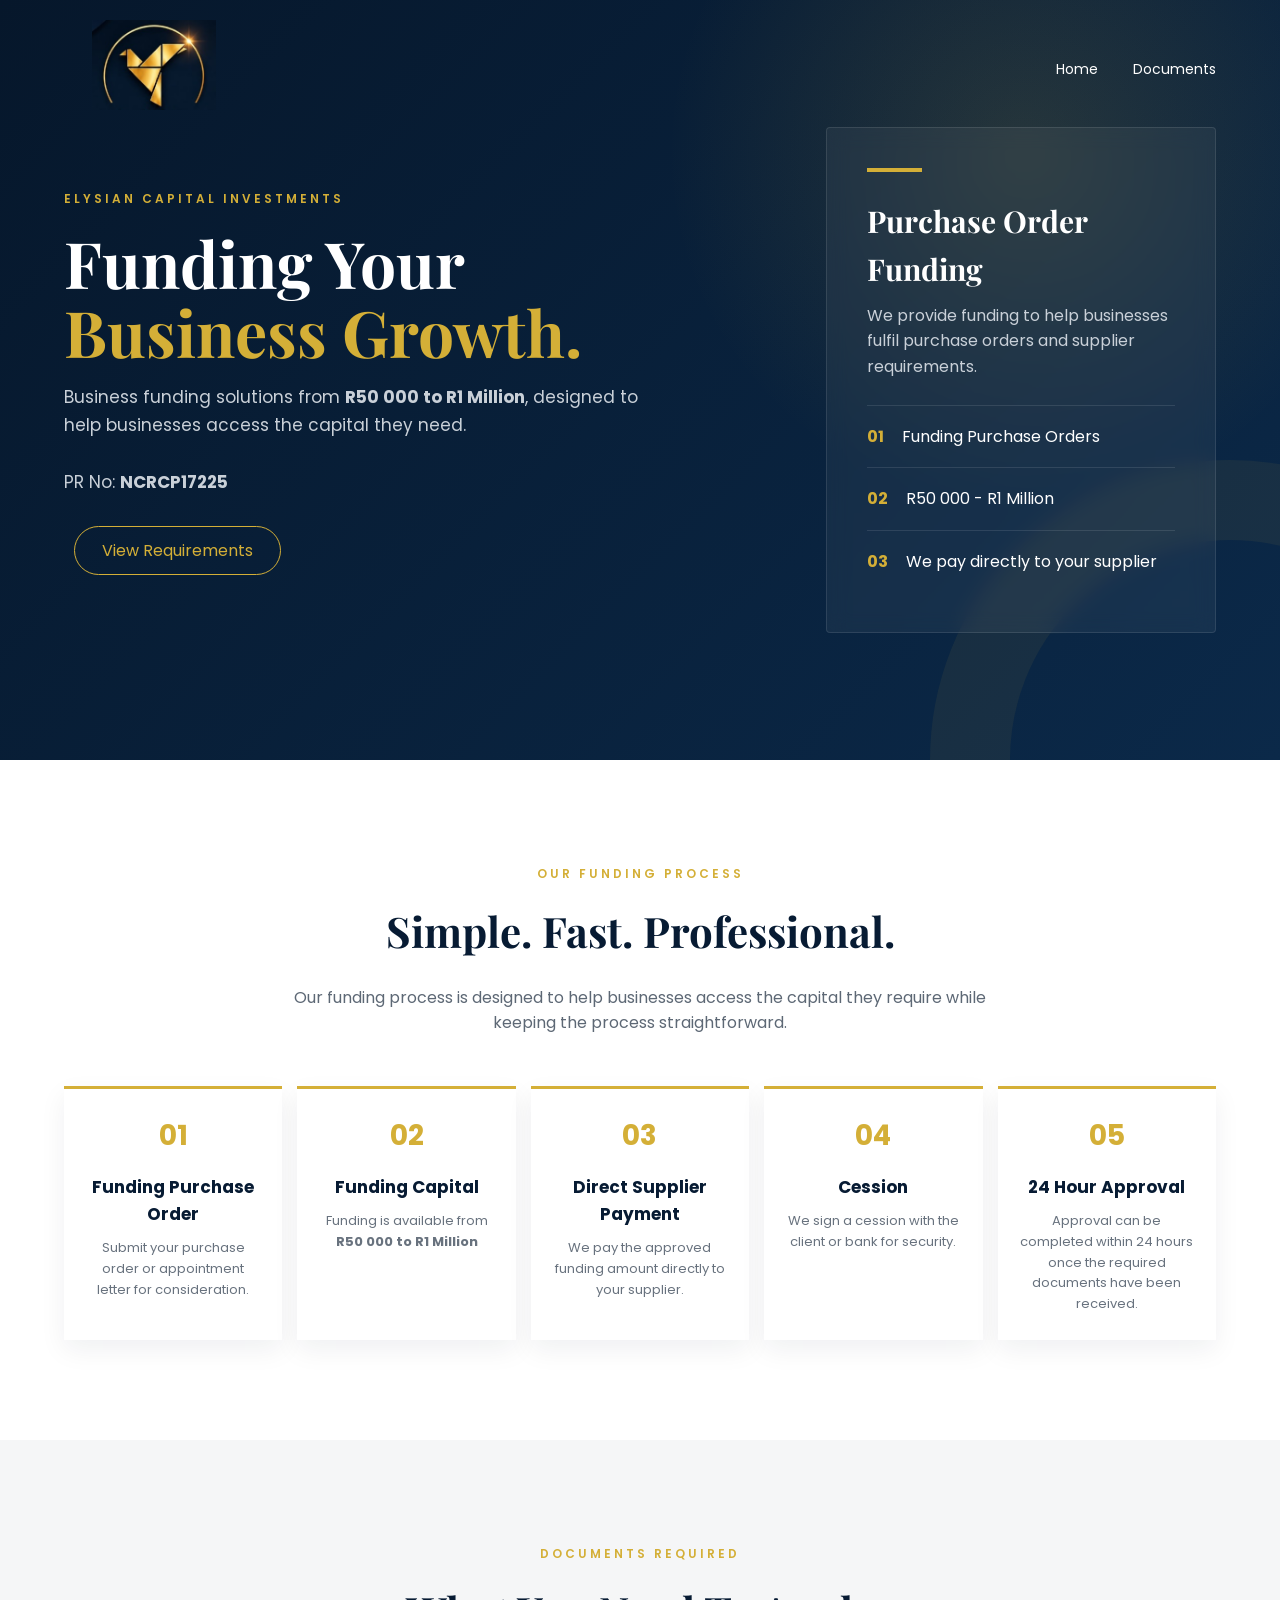
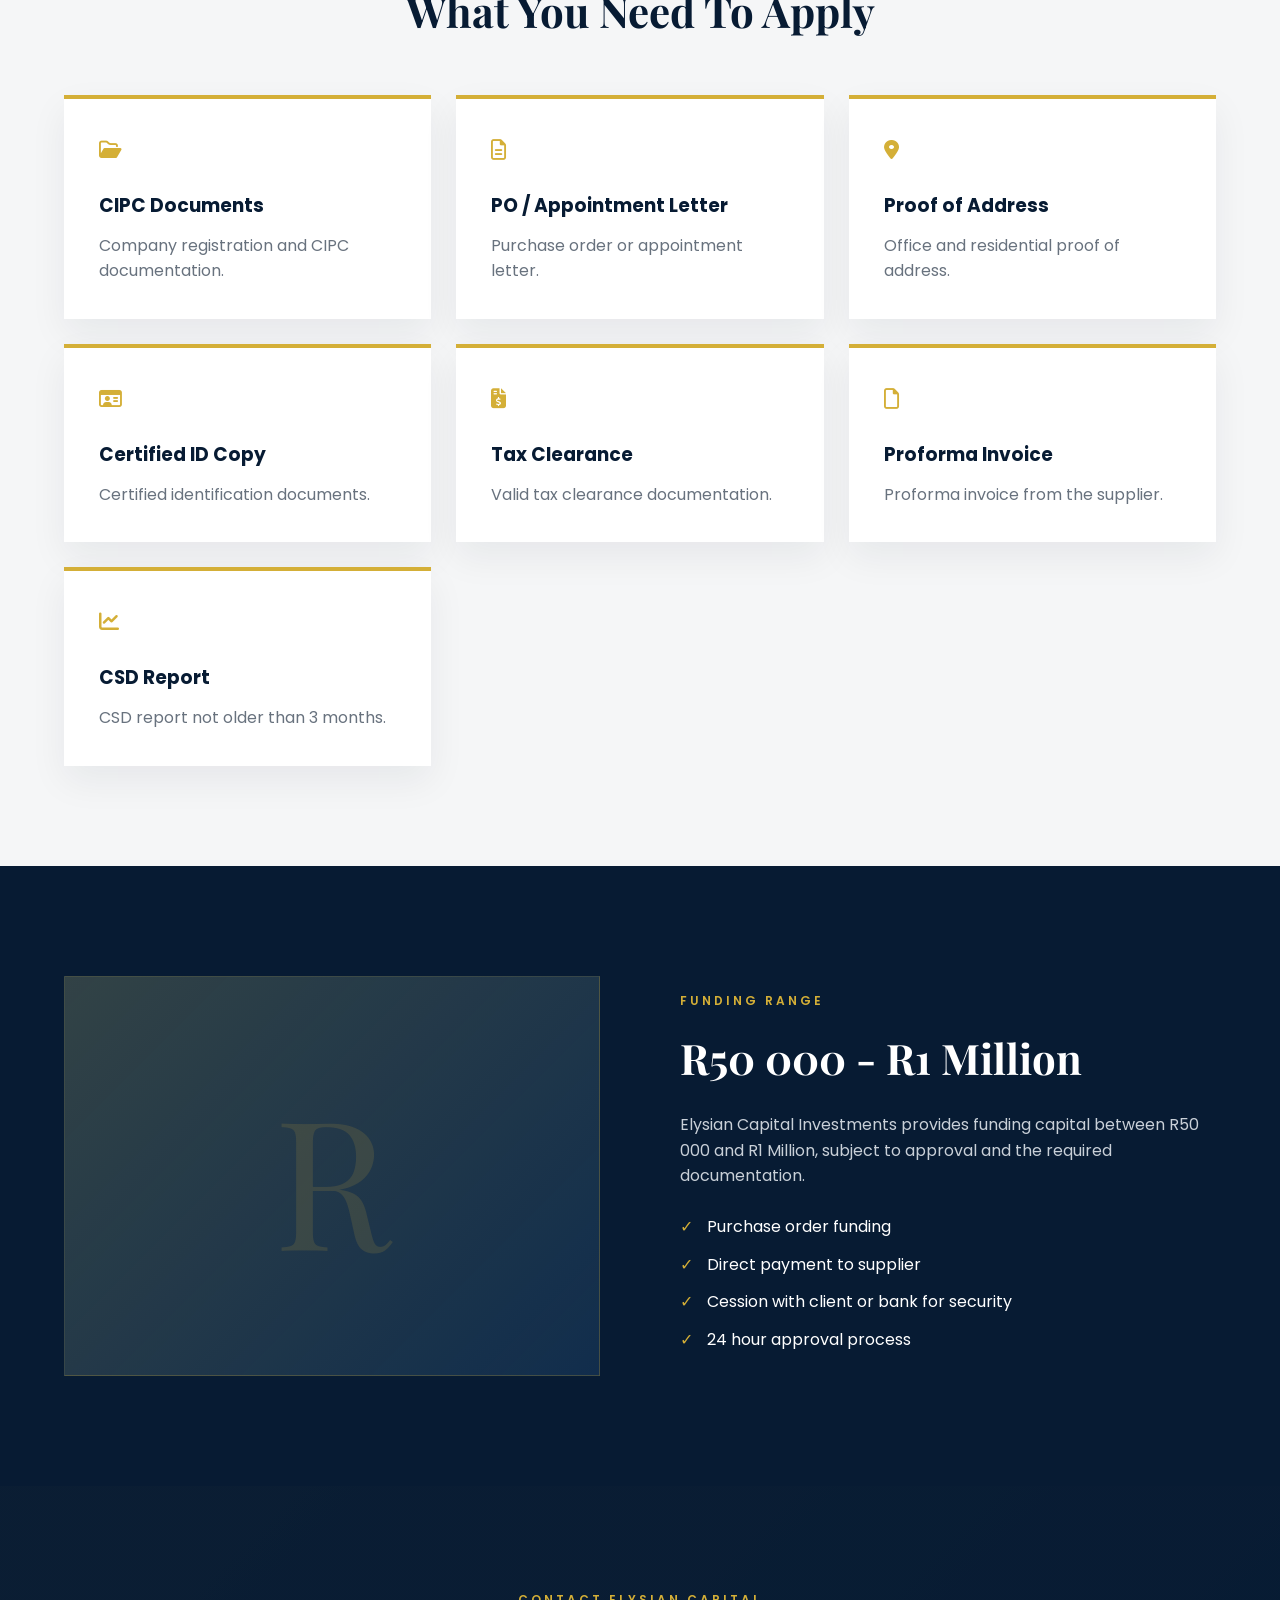
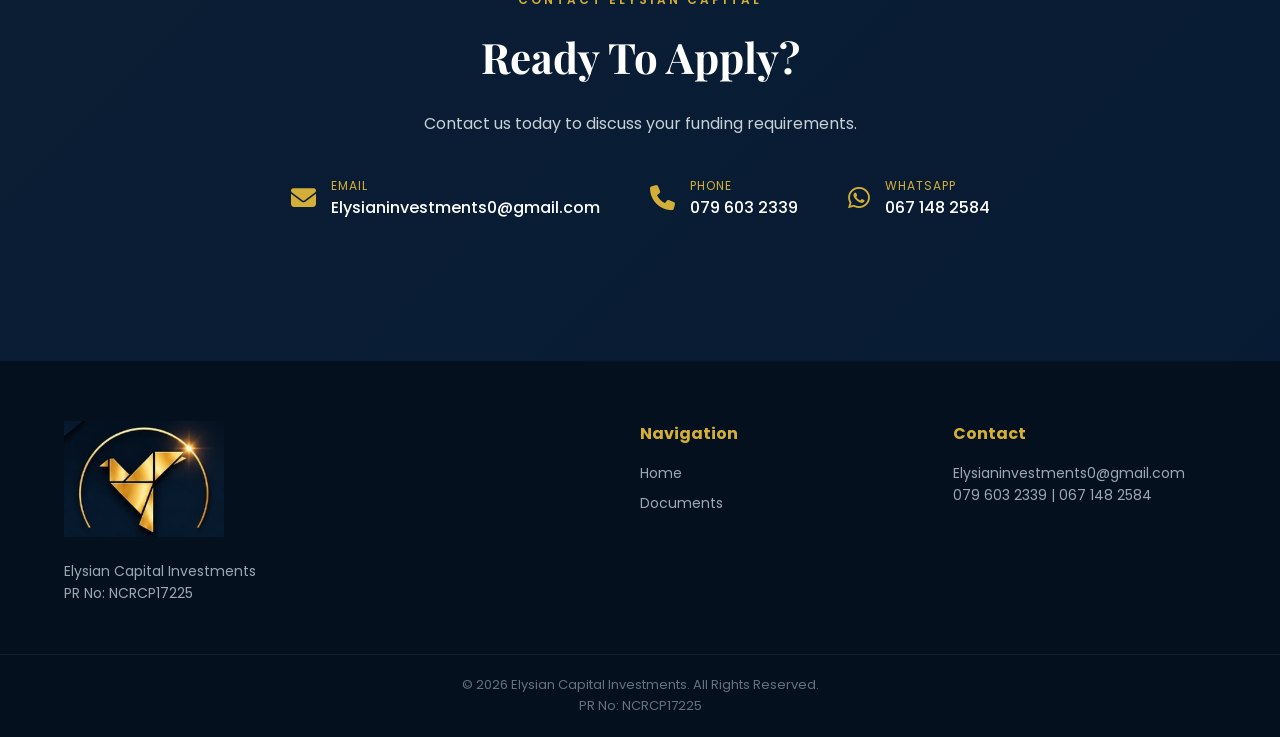
==== commit 94b6c65e: "Update index.html" ====
--- a/index.html
+++ b/index.html
@@ -407,7 +407,7 @@
             </span>
 
             <h2>
-                R50 000 - R1 Mil
+                R50 000 - R1 Million
             </h2>
 
             <p>
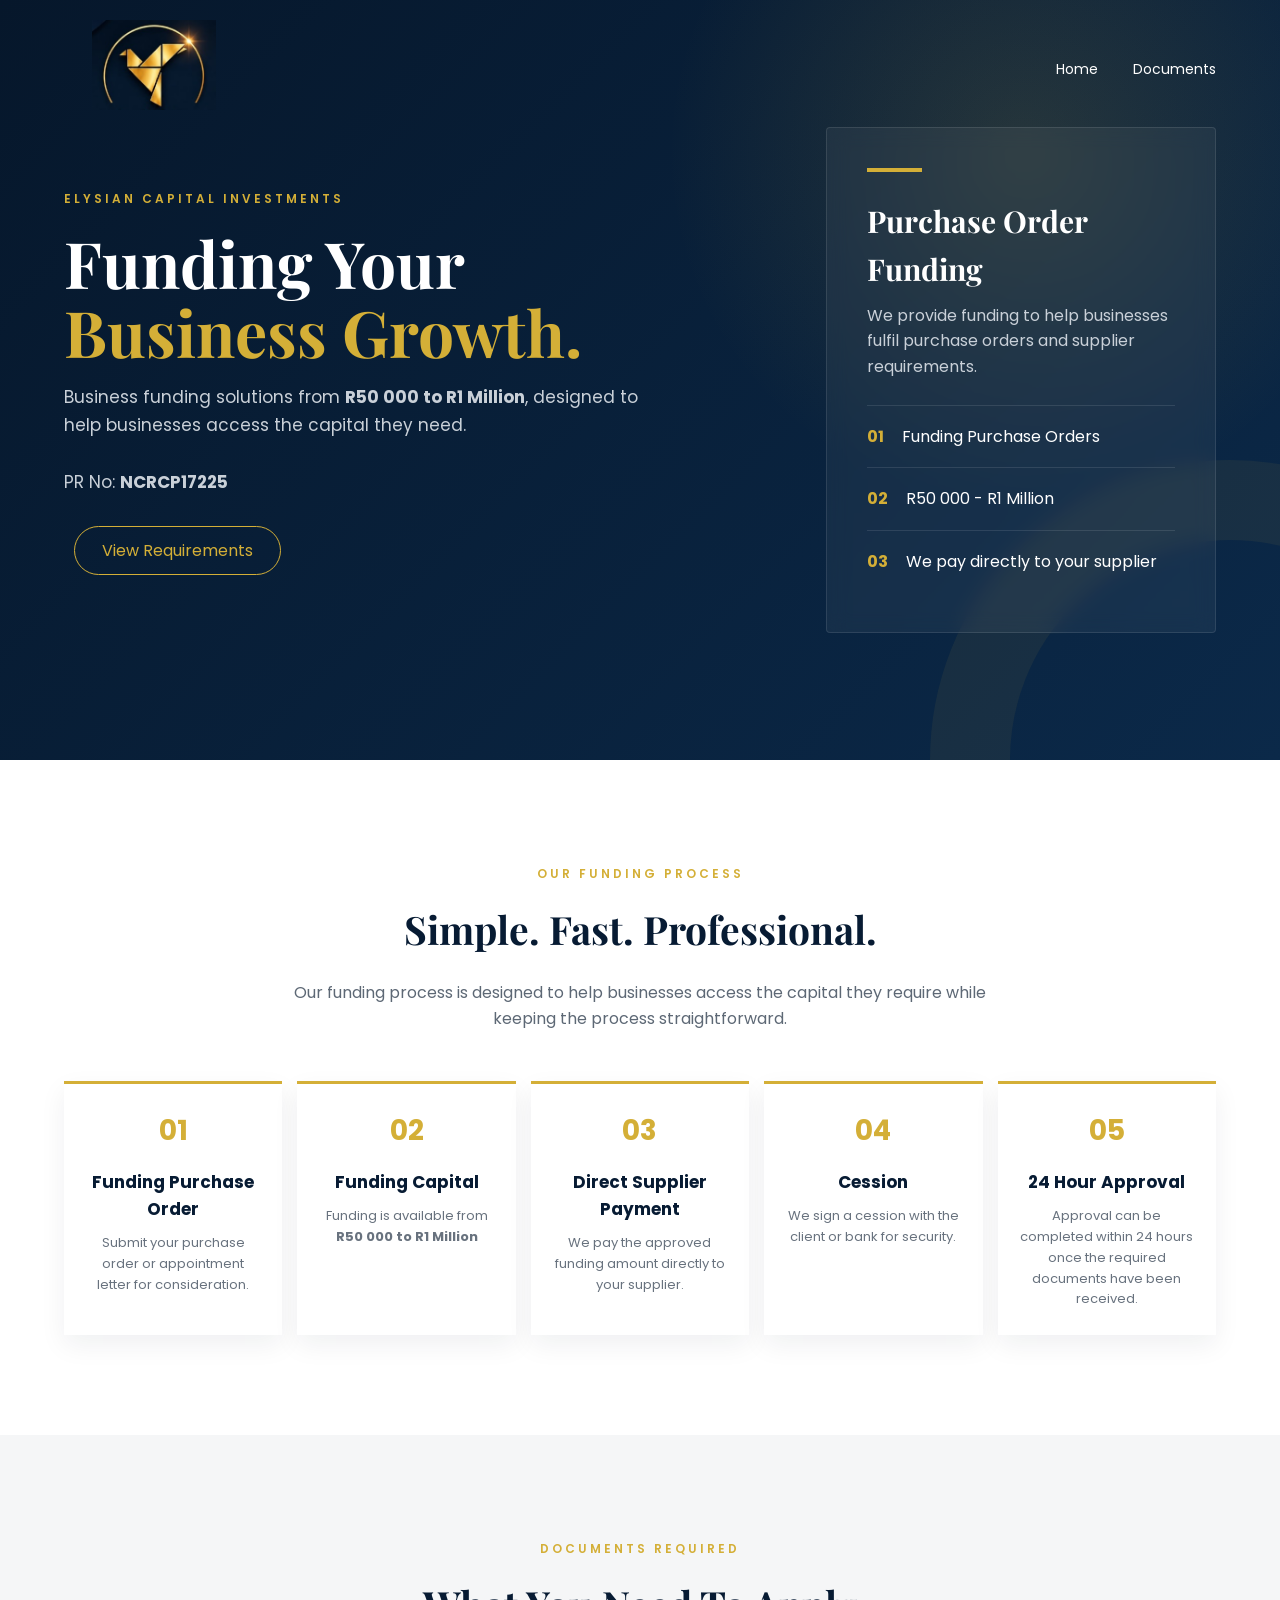
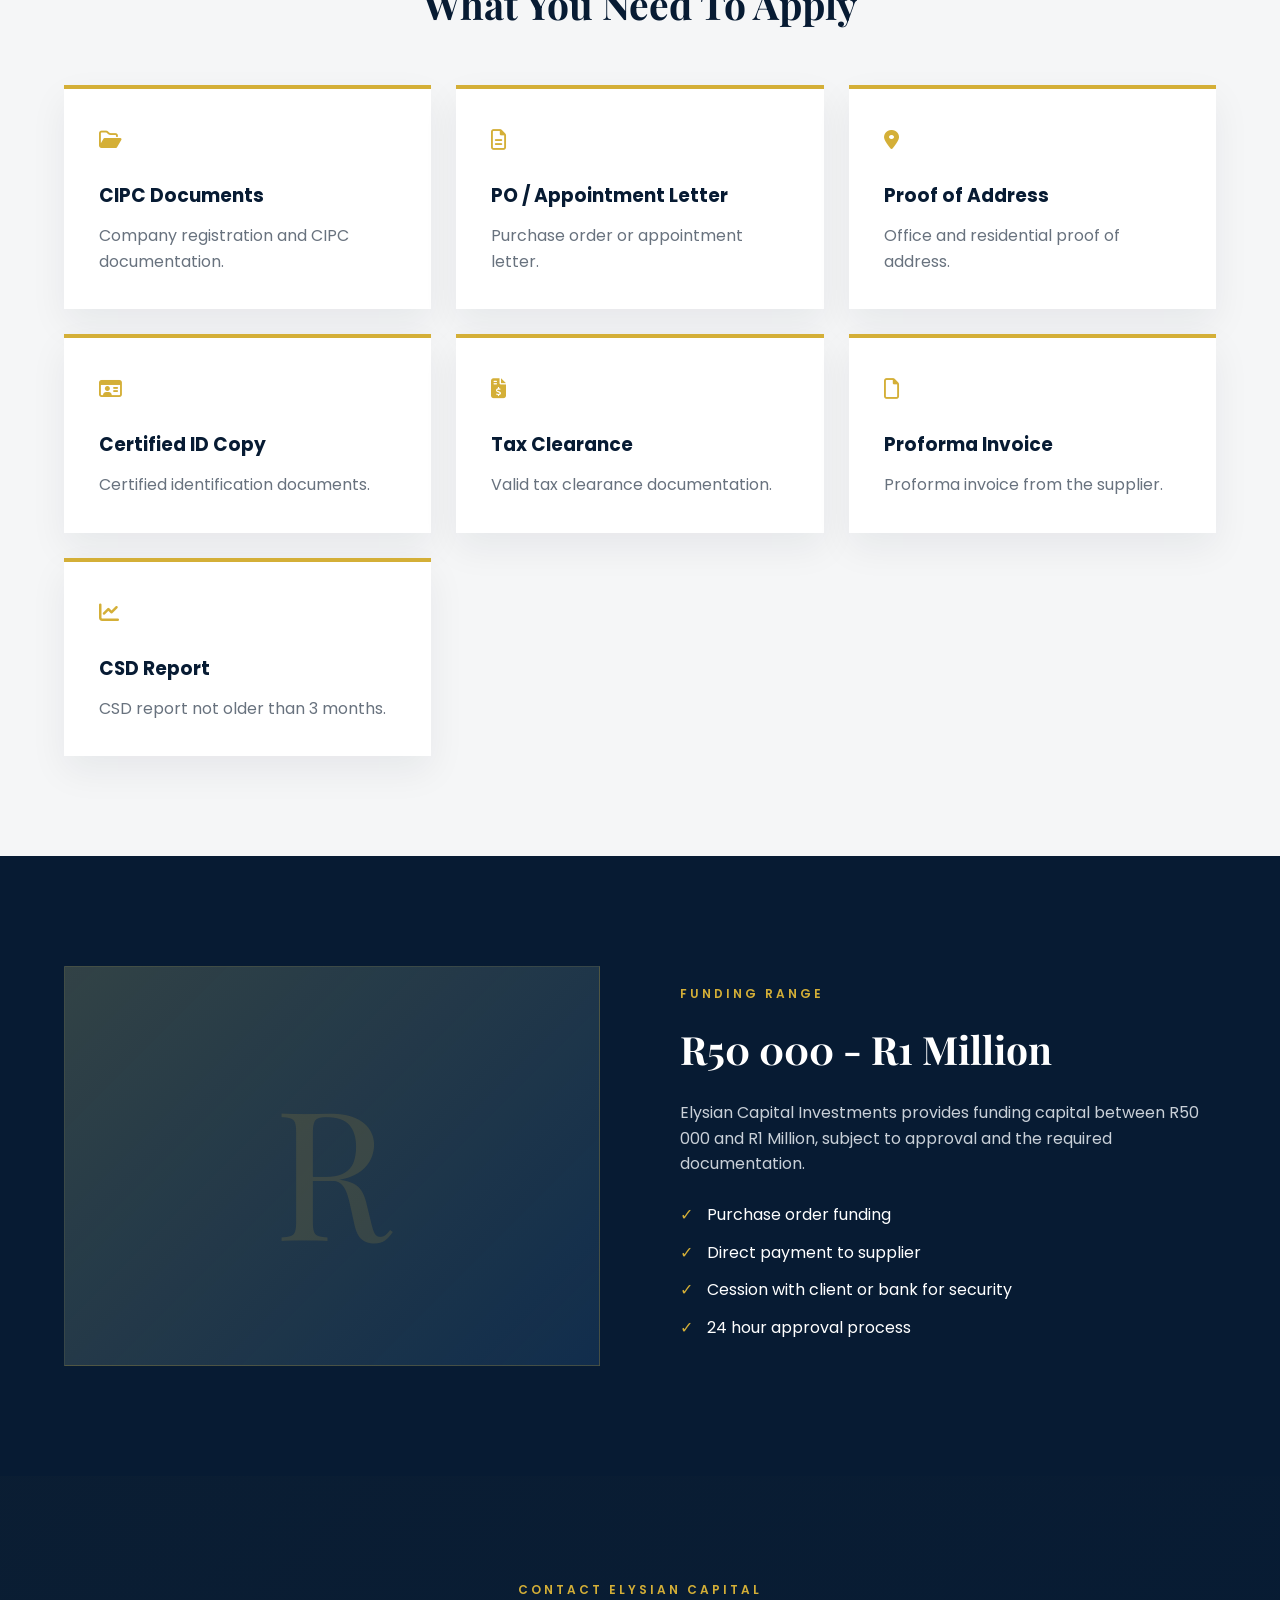
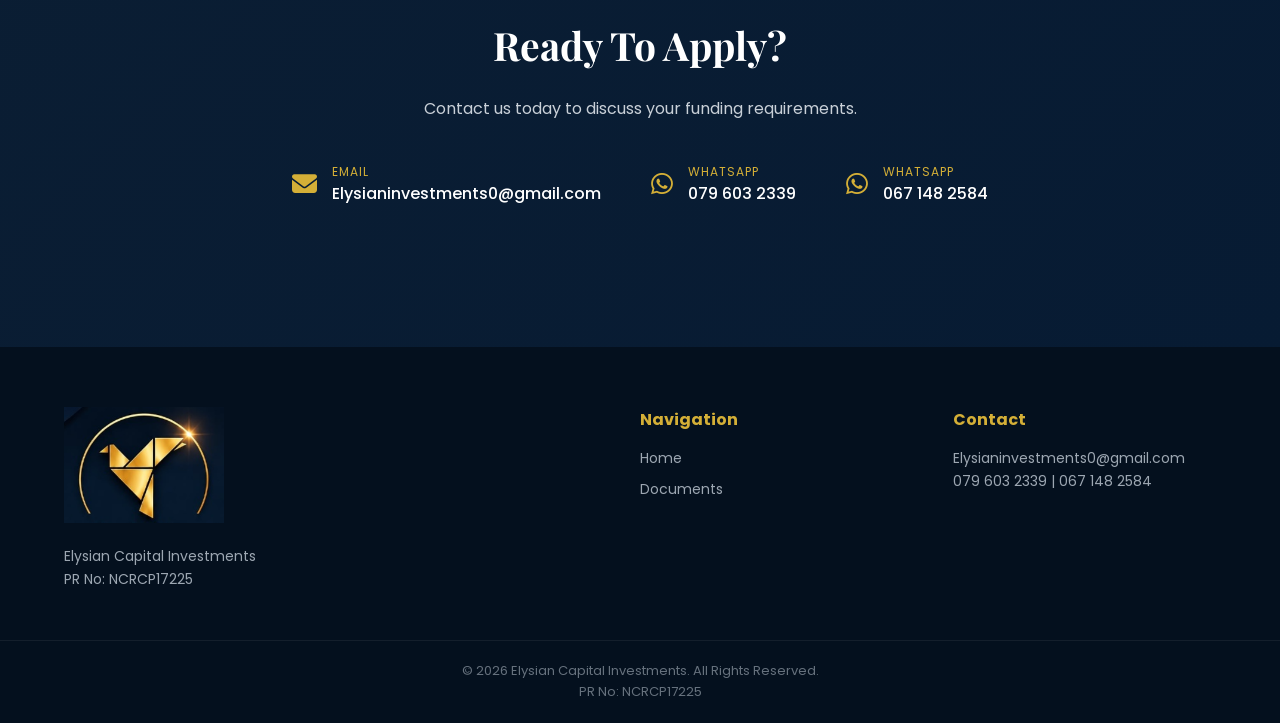
==== commit 4a53a7d5: "Fix HTML encoding issues in index.html" ====
--- a/index.html
+++ b/index.html
@@ -484,13 +484,17 @@
 
             <div class="contact-item">
 
-                <i class="fa-solid fa-phone"></i>
+                <i class="fab fa-whatsapp"></i>
 
                 <div>
 
-                    <span>Phone</span>
-
-                    <a href="tel:+27796032339">
+                    <span>WhatsApp</span>
+
+                    <a
+                        href="https://wa.me/27796032339"
+                        target="_blank"
+                        rel="noopener noreferrer"
+                    >
                         079 603 2339
                     </a>
 
--- a/style.css
+++ b/style.css
@@ -240,7 +240,7 @@
 .about h2,
 .cta h2{
     font-family:"Playfair Display",serif;
-    font-size:42px;
+    font-size:39px;
     margin:12px 0 20px;
 }
 
@@ -604,4 +604,4 @@
         gap:25px;
     }
 
-}+}
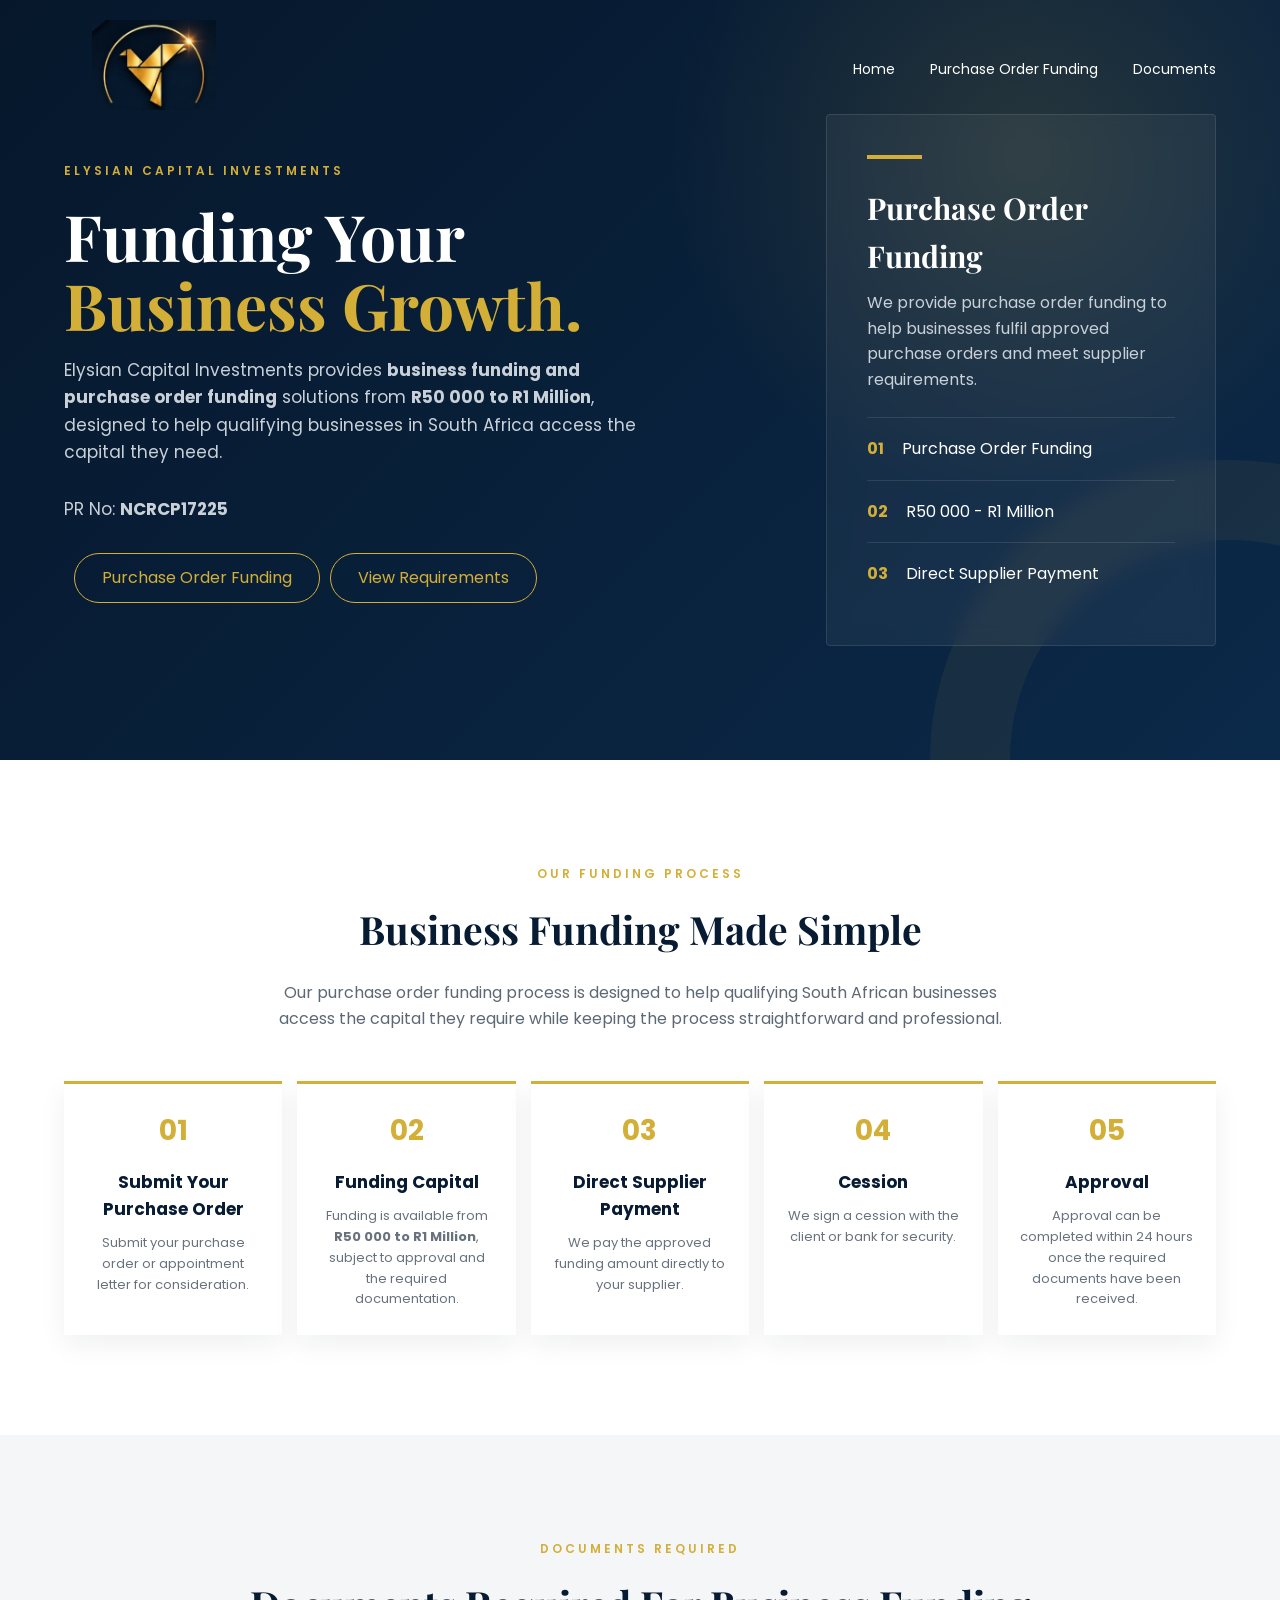
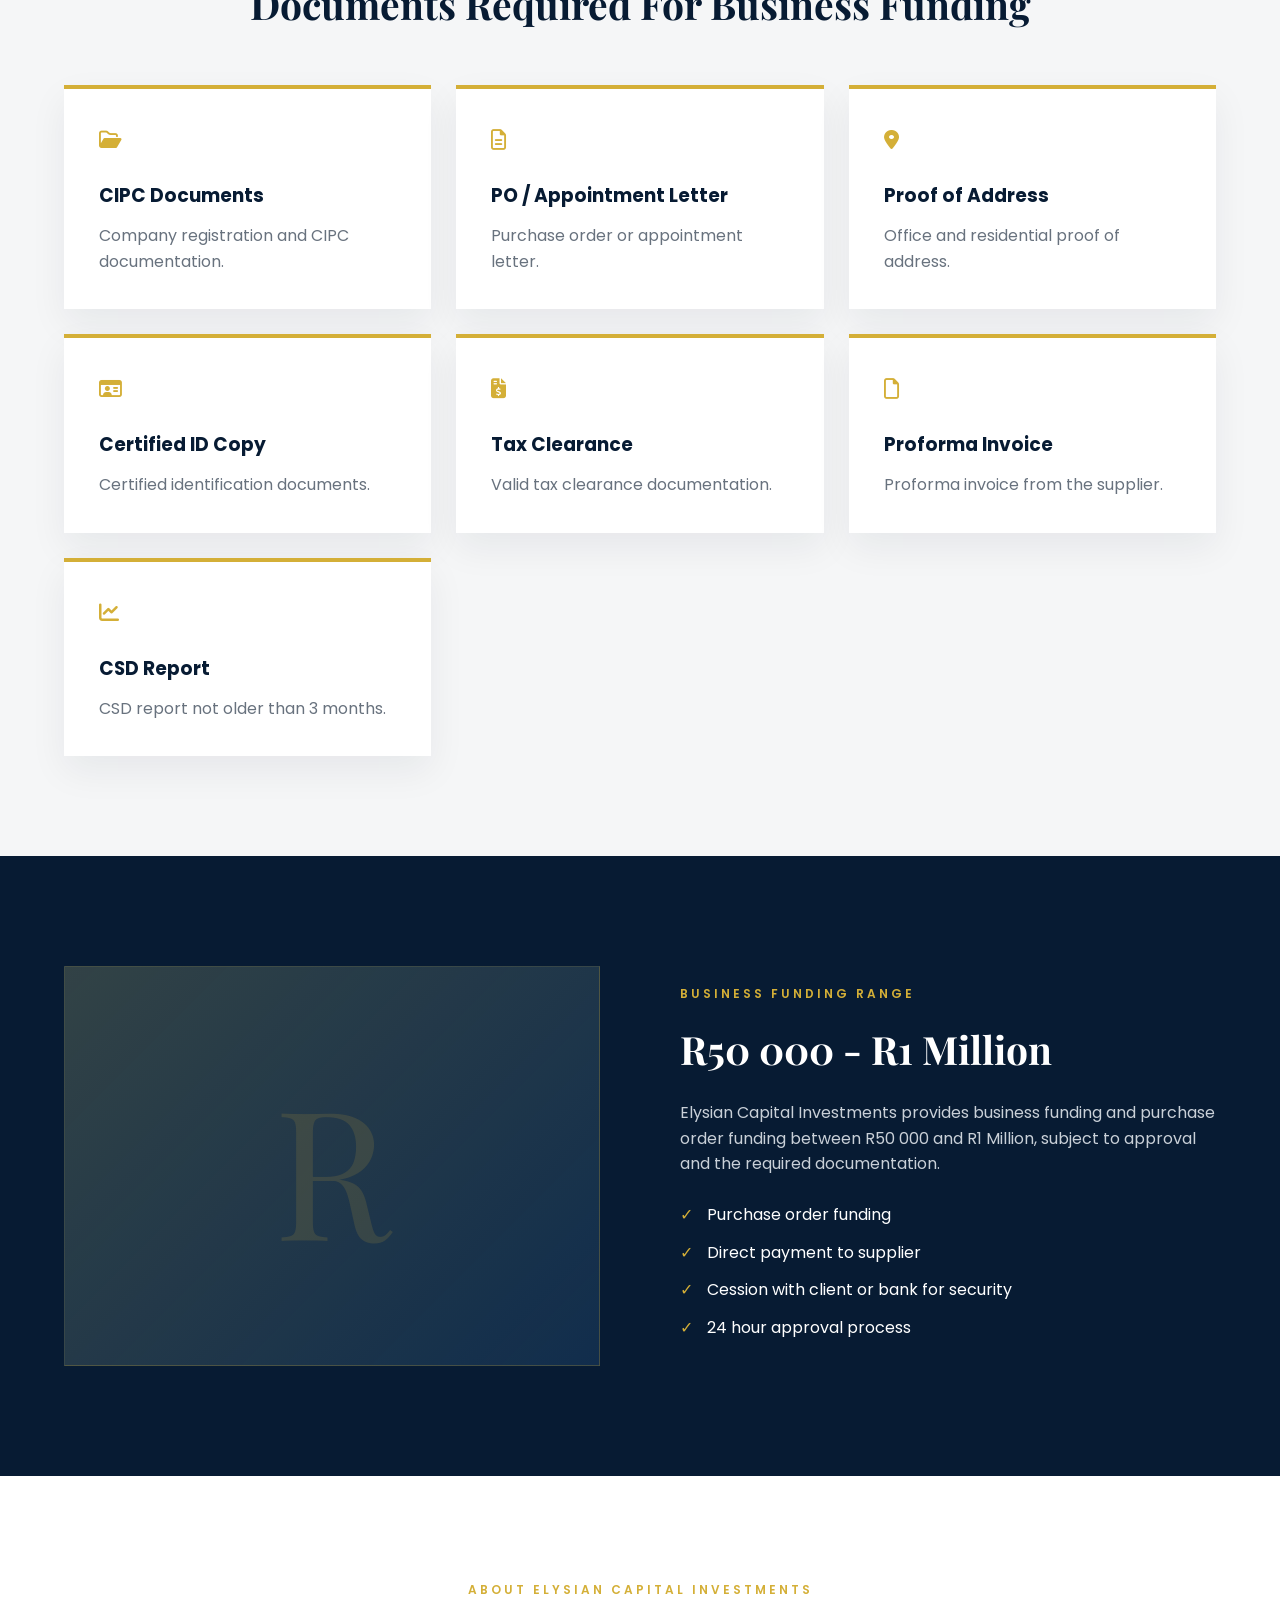
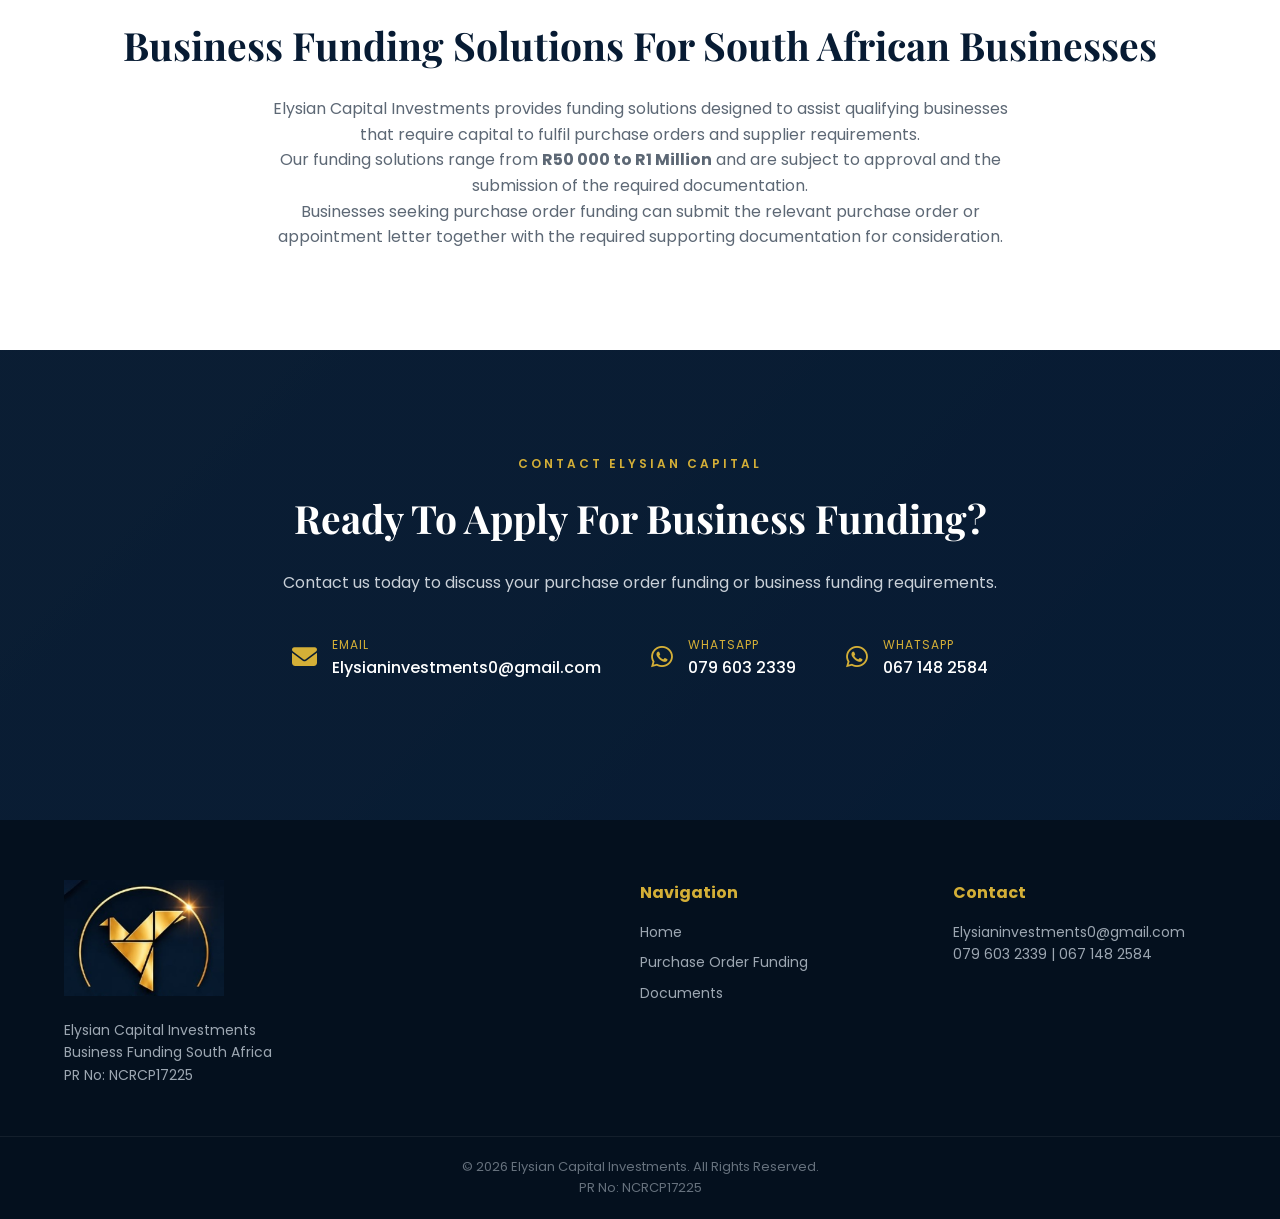
==== commit c7ab2254: "Revise index.html for SEO and content updates Updated the HTML structure and content for Elysian Cap" ====
--- a/index.html
+++ b/index.html
@@ -1,27 +1,87 @@
 <!DOCTYPE html>
-<html lang="en">
+<html lang="en-ZA">
 
 <head>
 
     <meta charset="UTF-8">
     <meta name="viewport" content="width=device-width, initial-scale=1.0">
 
-    <title>Elysian Capital Investments</title>
+    <title>Elysian Capital Investments | Business Funding South Africa</title>
+
+    <meta name="description"
+        content="Elysian Capital Investments provides business funding and purchase order funding from R50 000 to R1 Million for qualifying businesses in South Africa.">
+
+    <meta name="author" content="Elysian Capital Investments">
+
+    <meta name="robots" content="index, follow">
+
+    <link rel="canonical"
+        href="https://www.elysiancapitalinvestments.co.za/">
+
+    <!-- Open Graph -->
+
+    <meta property="og:type" content="website">
+
+    <meta property="og:title"
+        content="Elysian Capital Investments | Business Funding South Africa">
+
+    <meta property="og:description"
+        content="Business funding and purchase order funding from R50 000 to R1 Million for qualifying businesses in South Africa.">
+
+    <meta property="og:url"
+        content="https://www.elysiancapitalinvestments.co.za/">
+
+    <meta property="og:site_name"
+        content="Elysian Capital Investments">
+
+
+    <!-- Fonts -->
 
     <link rel="preconnect" href="https://fonts.googleapis.com">
-    <link rel="preconnect" href="https://fonts.gstatic.com" crossorigin>
-
-    <link href="https://fonts.googleapis.com/css2?family=Poppins:wght@300;400;500;600;700&family=Playfair+Display:wght@600;700&display=swap" rel="stylesheet">
+
+    <link rel="preconnect"
+        href="https://fonts.gstatic.com"
+        crossorigin>
+
+    <link
+        href="https://fonts.googleapis.com/css2?family=Poppins:wght@300;400;500;600;700&family=Playfair+Display:wght@600;700&display=swap"
+        rel="stylesheet">
+
+
+    <!-- Font Awesome -->
 
     <link
         rel="stylesheet"
         href="https://cdnjs.cloudflare.com/ajax/libs/font-awesome/6.6.0/css/all.min.css"
     >
 
+
+    <!-- Main CSS -->
+
     <link rel="stylesheet" href="style.css">
 
+
+    <!-- Structured Data -->
+
+    <script type="application/ld+json">
+
+    {
+        "@context": "https://schema.org",
+        "@type": "Organization",
+        "name": "Elysian Capital Investments",
+        "url": "https://www.elysiancapitalinvestments.co.za/",
+        "logo": "https://www.elysiancapitalinvestments.co.za/images/logo.png",
+        "email": "Elysianinvestments0@gmail.com",
+        "telephone": "+27 79 603 2339",
+        "description": "Elysian Capital Investments provides business funding and purchase order funding solutions from R50 000 to R1 Million for qualifying businesses in South Africa.",
+        "sameAs": []
+    }
+
+    </script>
+
 </head>
 
+
 <body>
 
 
@@ -31,19 +91,31 @@
 
     <div class="container nav">
 
-        <!-- PUT YOUR LOGO PNG HERE -->
         <a href="index.html" class="logo">
-            <img src="images/logo.png" alt="Elysian Capital Investments">
+
+            <img
+                src="images/logo.png"
+                alt="Elysian Capital Investments logo">
+
         </a>
 
+
         <nav>
-            <a href="index.html">Home</a>
-            <a href="#requirements">Documents</a>
-           
+
+            <a href="index.html">
+                Home
+            </a>
+
+            <a href="purchase-order-funding.html">
+                Purchase Order Funding
+            </a>
+
+            <a href="#requirements">
+                Documents
+            </a>
+
         </nav>
 
-        
-
     </div>
 
 </header>
@@ -56,33 +128,57 @@
     <div class="gold-shape"></div>
 
     <div class="container hero-content">
+
 
         <div class="hero-text">
 
             <span class="eyebrow">
                 ELYSIAN CAPITAL INVESTMENTS
             </span>
+
 
             <h1>
                 Funding Your
                 <span>Business Growth.</span>
             </h1>
 
+
             <p>
-                Business funding solutions from
+
+                Elysian Capital Investments provides
+                <strong>business funding and purchase order funding</strong>
+                solutions from
                 <strong>R50 000 to R1 Million</strong>,
-                designed to help businesses access the
-                capital they need.
+                designed to help qualifying businesses in
+                South Africa access the capital they need.
+
             </p>
 
+
             <p class="pr-number">
-                PR No: <strong>NCRCP17225</strong>
+
+                PR No:
+                <strong>NCRCP17225</strong>
+
             </p>
 
+
             <div class="hero-buttons">
 
-                <a href="#requirements" class="btn-outline">
+                <a
+                    href="purchase-order-funding.html"
+                    class="btn-outline">
+
+                    Purchase Order Funding
+
+                </a>
+
+                <a
+                    href="#requirements"
+                    class="btn-outline">
+
                     View Requirements
+
                 </a>
 
             </div>
@@ -93,30 +189,52 @@
         <div class="hero-card">
 
             <div class="gold-line"></div>
+
 
             <h2>
                 Purchase Order Funding
             </h2>
 
+
             <p>
-                We provide funding to help businesses
-                fulfil purchase orders and supplier
-                requirements.
+
+                We provide purchase order funding to help
+                businesses fulfil approved purchase orders
+                and meet supplier requirements.
+
             </p>
 
+
             <div class="card-item">
+
                 <strong>01</strong>
-                <span>Funding Purchase Orders</span>
-            </div>
+
+                <span>
+                    Purchase Order Funding
+                </span>
+
+            </div>
+
 
             <div class="card-item">
+
                 <strong>02</strong>
-                <span>R50 000 - R1 Million</span>
-            </div>
+
+                <span>
+                    R50 000 - R1 Million
+                </span>
+
+            </div>
+
 
             <div class="card-item">
+
                 <strong>03</strong>
-                <span>We pay directly to your supplier</span>
+
+                <span>
+                    Direct Supplier Payment
+                </span>
+
             </div>
 
         </div>
@@ -131,103 +249,147 @@
 <section class="intro">
 
     <div class="container">
+
 
         <span class="eyebrow">
             OUR FUNDING PROCESS
         </span>
 
+
         <h2>
-            Simple. Fast. Professional.
+            Business Funding Made Simple
         </h2>
 
+
         <p>
-            Our funding process is designed to help businesses
-            access the capital they require while keeping the
-            process straightforward.
+
+            Our purchase order funding process is designed
+            to help qualifying South African businesses
+            access the capital they require while keeping
+            the process straightforward and professional.
+
         </p>
 
 
         <div class="process-grid">
 
+
             <div class="process-card">
 
-                <div class="process-number">01</div>
-
-                <h3>
-                    Funding Purchase Order
-                </h3>
-
-                <p>
+                <div class="process-number">
+                    01
+                </div>
+
+
+                <h3>
+                    Submit Your Purchase Order
+                </h3>
+
+
+                <p>
+
                     Submit your purchase order or
                     appointment letter for consideration.
-                </p>
-
-            </div>
+
+                </p>
+
+            </div>
+
 
 
             <div class="process-card">
 
-                <div class="process-number">02</div>
+                <div class="process-number">
+                    02
+                </div>
+
 
                 <h3>
                     Funding Capital
                 </h3>
 
-                <p>
+
+                <p>
+
                     Funding is available from
-                    <strong>R50 000 to R1 Million</strong>
-                </p>
-
-            </div>
+                    <strong>R50 000 to R1 Million</strong>,
+                    subject to approval and the required
+                    documentation.
+
+                </p>
+
+            </div>
+
 
 
             <div class="process-card">
 
-                <div class="process-number">03</div>
+                <div class="process-number">
+                    03
+                </div>
+
 
                 <h3>
                     Direct Supplier Payment
                 </h3>
 
-                <p>
+
+                <p>
+
                     We pay the approved funding amount
                     directly to your supplier.
-                </p>
-
-            </div>
+
+                </p>
+
+            </div>
+
 
 
             <div class="process-card">
 
-                <div class="process-number">04</div>
+                <div class="process-number">
+                    04
+                </div>
+
 
                 <h3>
                     Cession
                 </h3>
 
-                <p>
+
+                <p>
+
                     We sign a cession with the client
                     or bank for security.
-                </p>
-
-            </div>
+
+                </p>
+
+            </div>
+
 
 
             <div class="process-card">
 
-                <div class="process-number">05</div>
-
-                <h3>
-                    24 Hour Approval
-                </h3>
-
-                <p>
+                <div class="process-number">
+                    05
+                </div>
+
+
+                <h3>
+                    Approval
+                </h3>
+
+
+                <p>
+
                     Approval can be completed within
                     24 hours once the required documents
                     have been received.
-                </p>
-
-            </div>
+
+                </p>
+
+            </div>
+
 
         </div>
 
@@ -238,9 +400,12 @@
 
 <!-- REQUIREMENTS -->
 
-<section class="services" id="requirements">
+<section
+    class="services"
+    id="requirements">
 
     <div class="container">
+
 
         <div class="section-heading">
 
@@ -248,8 +413,9 @@
                 DOCUMENTS REQUIRED
             </span>
 
+
             <h2>
-                What You Need To Apply
+                Documents Required For Business Funding
             </h2>
 
         </div>
@@ -261,13 +427,17 @@
             <div class="service-card">
 
                 <div class="icon">
+
                     <i class="fa-regular fa-folder-open"></i>
-                </div>
+
+                </div>
+
 
                 <h3>
                     CIPC Documents
                 </h3>
 
+
                 <p>
                     Company registration and CIPC documentation.
                 </p>
@@ -275,16 +445,21 @@
             </div>
 
 
+
             <div class="service-card">
 
                 <div class="icon">
+
                     <i class="fa-regular fa-file-lines"></i>
-                </div>
+
+                </div>
+
 
                 <h3>
                     PO / Appointment Letter
                 </h3>
 
+
                 <p>
                     Purchase order or appointment letter.
                 </p>
@@ -292,16 +467,21 @@
             </div>
 
 
+
             <div class="service-card">
 
                 <div class="icon">
+
                     <i class="fa-solid fa-location-dot"></i>
-                </div>
+
+                </div>
+
 
                 <h3>
                     Proof of Address
                 </h3>
 
+
                 <p>
                     Office and residential proof of address.
                 </p>
@@ -309,16 +489,21 @@
             </div>
 
 
+
             <div class="service-card">
 
                 <div class="icon">
+
                     <i class="fa-regular fa-id-card"></i>
-                </div>
+
+                </div>
+
 
                 <h3>
                     Certified ID Copy
                 </h3>
 
+
                 <p>
                     Certified identification documents.
                 </p>
@@ -326,16 +511,21 @@
             </div>
 
 
+
             <div class="service-card">
 
                 <div class="icon">
+
                     <i class="fa-solid fa-file-invoice-dollar"></i>
-                </div>
+
+                </div>
+
 
                 <h3>
                     Tax Clearance
                 </h3>
 
+
                 <p>
                     Valid tax clearance documentation.
                 </p>
@@ -343,16 +533,21 @@
             </div>
 
 
+
             <div class="service-card">
 
                 <div class="icon">
+
                     <i class="fa-regular fa-file"></i>
-                </div>
+
+                </div>
+
 
                 <h3>
                     Proforma Invoice
                 </h3>
 
+
                 <p>
                     Proforma invoice from the supplier.
                 </p>
@@ -360,15 +555,20 @@
             </div>
 
 
+
             <div class="service-card">
 
                 <div class="icon">
+
                     <i class="fa-solid fa-chart-line"></i>
-                </div>
+
+                </div>
+
 
                 <h3>
                     CSD Report
                 </h3>
+
 
                 <p>
                     CSD report not older than 3 months.
@@ -402,40 +602,63 @@
 
         <div>
 
+
             <span class="eyebrow">
-                FUNDING RANGE
+                BUSINESS FUNDING RANGE
             </span>
+
 
             <h2>
                 R50 000 - R1 Million
             </h2>
 
+
             <p>
-                Elysian Capital Investments provides funding
-                capital between R50 000 and R1 Million,
+
+                Elysian Capital Investments provides
+                business funding and purchase order funding
+                between R50 000 and R1 Million,
                 subject to approval and the required
                 documentation.
+
             </p>
 
+
             <div class="check">
+
                 <span>✓</span>
+
                 Purchase order funding
-            </div>
+
+            </div>
+
 
             <div class="check">
+
                 <span>✓</span>
+
                 Direct payment to supplier
-            </div>
+
+            </div>
+
 
             <div class="check">
+
                 <span>✓</span>
+
                 Cession with client or bank for security
-            </div>
+
+            </div>
+
 
             <div class="check">
+
                 <span>✓</span>
+
                 24 hour approval process
-            </div>
+
+            </div>
+
 
         </div>
 
@@ -444,37 +667,102 @@
 </section>
 
 
+<!-- ABOUT -->
+
+<section class="intro">
+
+    <div class="container">
+
+
+        <span class="eyebrow">
+            ABOUT ELYSIAN CAPITAL INVESTMENTS
+        </span>
+
+
+        <h2>
+            Business Funding Solutions For South African Businesses
+        </h2>
+
+
+        <p>
+
+            Elysian Capital Investments provides funding
+            solutions designed to assist qualifying businesses
+            that require capital to fulfil purchase orders
+            and supplier requirements.
+
+        </p>
+
+
+        <p>
+
+            Our funding solutions range from
+            <strong>R50 000 to R1 Million</strong>
+            and are subject to approval and the submission
+            of the required documentation.
+
+        </p>
+
+
+        <p>
+
+            Businesses seeking purchase order funding can
+            submit the relevant purchase order or appointment
+            letter together with the required supporting
+            documentation for consideration.
+
+        </p>
+
+
+    </div>
+
+</section>
+
+
 <!-- CONTACT -->
 
 <section class="cta">
 
     <div class="container">
+
 
         <span class="eyebrow">
             CONTACT ELYSIAN CAPITAL
         </span>
 
+
         <h2>
-            Ready To Apply?
+            Ready To Apply For Business Funding?
         </h2>
 
+
         <p>
-            Contact us today to discuss your funding requirements.
+
+            Contact us today to discuss your purchase order
+            funding or business funding requirements.
+
         </p>
 
 
         <div class="contact-details">
 
+
             <div class="contact-item">
 
                 <i class="fa-solid fa-envelope"></i>
 
+
                 <div>
 
-                    <span>Email</span>
+                    <span>
+                        Email
+                    </span>
+
 
                     <a href="mailto:Elysianinvestments0@gmail.com">
+
                         Elysianinvestments0@gmail.com
+
                     </a>
 
                 </div>
@@ -482,20 +770,26 @@
             </div>
 
 
+
             <div class="contact-item">
 
                 <i class="fab fa-whatsapp"></i>
 
+
                 <div>
 
-                    <span>WhatsApp</span>
+                    <span>
+                        WhatsApp
+                    </span>
+
 
                     <a
                         href="https://wa.me/27796032339"
                         target="_blank"
-                        rel="noopener noreferrer"
-                    >
+                        rel="noopener noreferrer">
+
                         079 603 2339
+
                     </a>
 
                 </div>
@@ -503,29 +797,36 @@
             </div>
 
 
+
             <div class="contact-item">
 
                 <i class="fab fa-whatsapp"></i>
 
+
                 <div>
 
-                    <span>WhatsApp</span>
+                    <span>
+                        WhatsApp
+                    </span>
+
 
                     <a
                         href="https://wa.me/27671482584"
                         target="_blank"
-                        rel="noopener noreferrer"
-                    >
+                        rel="noopener noreferrer">
+
                         067 148 2584
+
                     </a>
 
                 </div>
 
             </div>
 
-        </div>
-
-            </div>
+
+        </div>
+
+    </div>
 
 </section>
 
@@ -538,53 +839,68 @@
 
 
         <div>
+
 
             <img
                 src="images/logo.png"
                 class="footer-logo"
-                alt="Elysian Capital Investments"
-            >
+                alt="Elysian Capital Investments logo">
+
 
             <p>
                 Elysian Capital Investments
             </p>
 
+
+            <p>
+                Business Funding South Africa
+            </p>
+
+
             <p>
                 PR No: NCRCP17225
             </p>
 
-        </div>
+
+        </div>
+
 
 
         <div>
+
 
             <h4>
                 Navigation
             </h4>
 
+
             <a href="index.html">
                 Home
             </a>
 
-            
-
-            
+
+            <a href="purchase-order-funding.html">
+                Purchase Order Funding
+            </a>
+
 
             <a href="#requirements">
                 Documents
             </a>
 
-            
-
-        </div>
+
+        </div>
+
 
 
         <div>
+
 
             <h4>
                 Contact
             </h4>
 
+
             <p>
                 Elysianinvestments0@gmail.com
             </p>
@@ -594,6 +910,7 @@
                 079 603 2339 | 067 148 2584
             </p>
 
+
         </div>
 
 
@@ -615,4 +932,5 @@
 
 
 </body>
+
 </html>
